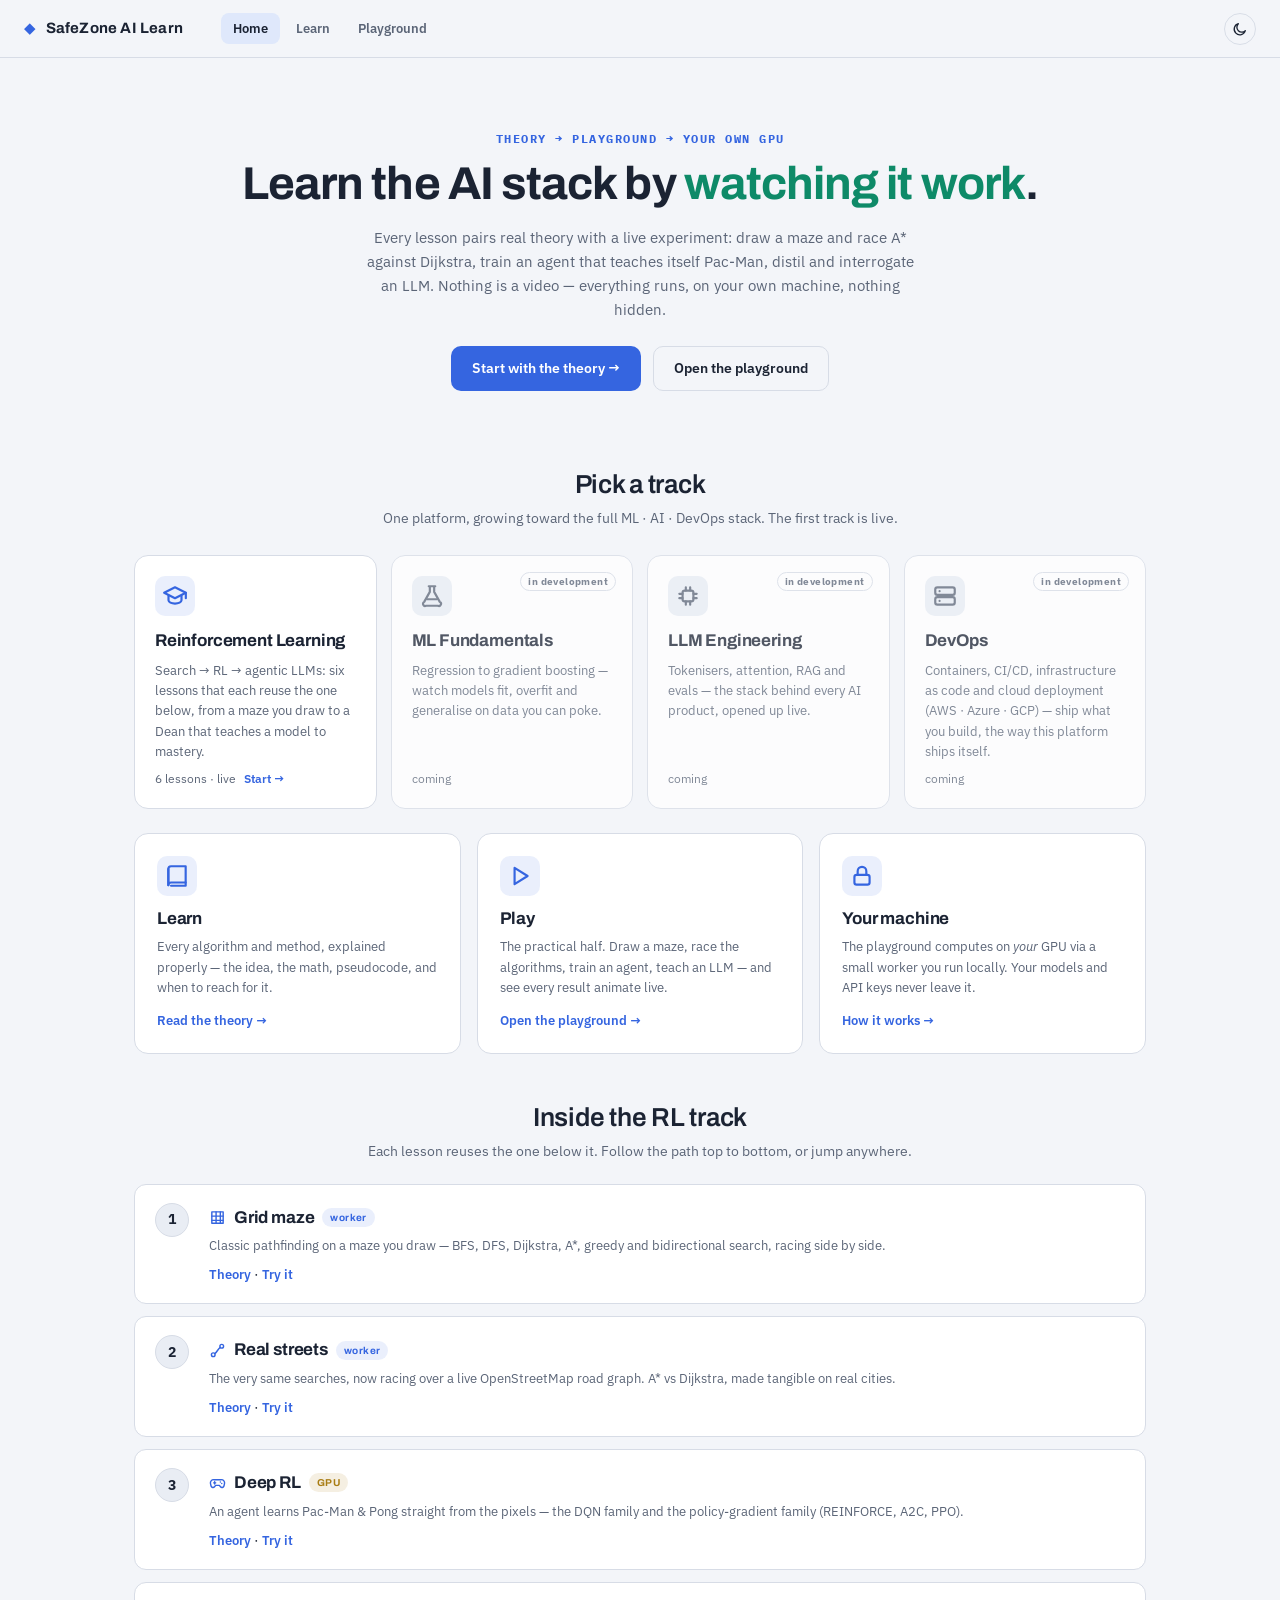
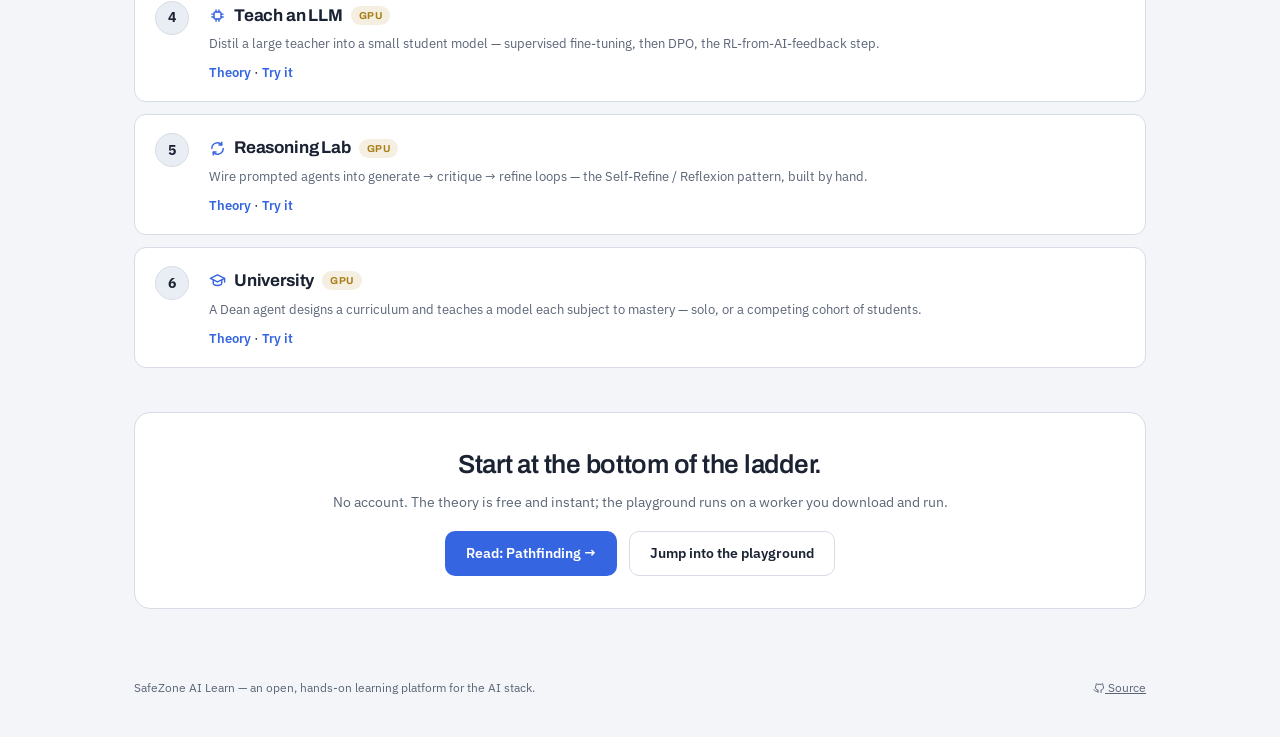
==== rl_learning/server/static/index.html @ 8ef3e8e2 "Sync runnable skeleton from private source (f6d2154)" ====
<!DOCTYPE html>
<html lang="en">
<head>
  <meta charset="UTF-8" />
  <meta name="viewport" content="width=device-width, initial-scale=1.0" />
  <title>SafeZone AI Learn — watch algorithms work, from pathfinding to agentic LLMs</title>
  <meta name="description" content="A hands-on learning platform for the AI stack. Start with the Reinforcement Learning track — pathfinding (BFS, A*), deep RL (DQN, PPO), agentic LLMs (SFT, DPO, reasoning loops) — read the theory, then watch it run on your own GPU. ML, LLM engineering and DevOps tracks are on the way." />
  <meta property="og:title" content="SafeZone AI Learn" />
  <meta property="og:description" content="Learn the AI stack by watching it work. Theory plus a live playground that runs on your own machine." />
  <meta property="og:type" content="website" />
  <meta property="og:url" content="https://rl.safezoneaitech.com/" />
  <link rel="icon" href="data:image/svg+xml,%3Csvg xmlns='http://www.w3.org/2000/svg' viewBox='0 0 24 24'%3E%3Cpath fill='%235b8cff' d='M12 2 22 12 12 22 2 12z'/%3E%3C/svg%3E" />
  <link rel="preconnect" href="https://fonts.googleapis.com" />
  <link rel="preconnect" href="https://fonts.gstatic.com" crossorigin />
  <link href="https://fonts.googleapis.com/css2?family=Archivo:wght@500;600;700;800&family=IBM+Plex+Mono:wght@400;500&family=IBM+Plex+Sans:ital,wght@0,400;0,500;0,600;1,400&display=swap" rel="stylesheet" />
  <script src="theme.js"></script>
  <link rel="stylesheet" href="style.css" />
  <script src="https://dashboard.safezoneaitech.com/tracker.js"
          data-app="rl_learning"
          data-endpoint="https://qp6sci9cd8.execute-api.eu-west-2.amazonaws.com/prod/track"
          defer></script>
</head>
<body class="page">
  <script src="icons.js"></script>

  <div class="topbar">
    <a class="brand" href="/">
      <span class="brand-mark">◆</span>
      <span class="brand-name">SafeZone AI Learn</span>
    </a>
    <nav class="topnav">
      <a href="/" class="active">Home</a>
      <a href="/learn">Learn</a>
      <a href="/play">Playground</a>
    </nav>
    <div class="topbar-tools">
      <button class="theme-toggle ghost" data-theme-toggle aria-label="Switch between light and dark theme" title="Switch theme">
        <svg class="ic tt-sun"><use href="#i-sun"></use></svg>
        <svg class="ic tt-moon"><use href="#i-moon"></use></svg>
      </button>
    </div>
  </div>

  <main class="page-main">
    <!-- Hero -->
    <section class="hero">
      <p class="hero-kicker">theory → playground → your own GPU</p>
      <h1 class="hero-title">Learn the AI stack by <span class="accent">watching it work</span>.</h1>
      <p class="hero-lede">
        Every lesson pairs real theory with a live experiment: draw a maze and race A* against
        Dijkstra, train an agent that teaches itself Pac-Man, distil and interrogate an LLM.
        Nothing is a video — everything runs, on your own machine, nothing hidden.
      </p>
      <div class="hero-cta">
        <a href="/learn" class="btn btn-primary">Start with the theory →</a>
        <a href="/play" class="btn btn-ghost">Open the playground</a>
      </div>
    </section>

    <!-- Track catalog -->
    <section class="track-catalog">
      <h2 class="section-h">Pick a track</h2>
      <p class="section-sub">One platform, growing toward the full ML · AI · DevOps stack. The first track is live.</p>

      <div class="tracks">
        <a class="track-card" href="/learn">
          <span class="track-ic"><svg class="ic ic-lg"><use href="#i-cap"></use></svg></span>
          <h3>Reinforcement Learning</h3>
          <p>Search → RL → agentic LLMs: six lessons that each reuse the one below, from a maze you draw to a Dean that teaches a model to mastery.</p>
          <span class="track-meta"><span>6 lessons · live</span><span class="go">Start →</span></span>
        </a>
        <div class="track-card soon">
          <span class="badge-soon">in development</span>
          <span class="track-ic"><svg class="ic ic-lg"><use href="#i-flask"></use></svg></span>
          <h3>ML Fundamentals</h3>
          <p>Regression to gradient boosting — watch models fit, overfit and generalise on data you can poke.</p>
          <span class="track-meta"><span>coming</span></span>
        </div>
        <div class="track-card soon">
          <span class="badge-soon">in development</span>
          <span class="track-ic"><svg class="ic ic-lg"><use href="#i-chip"></use></svg></span>
          <h3>LLM Engineering</h3>
          <p>Tokenisers, attention, RAG and evals — the stack behind every AI product, opened up live.</p>
          <span class="track-meta"><span>coming</span></span>
        </div>
        <div class="track-card soon">
          <span class="badge-soon">in development</span>
          <span class="track-ic"><svg class="ic ic-lg"><use href="#i-server"></use></svg></span>
          <h3>DevOps</h3>
          <p>Containers, CI/CD, infrastructure as code and cloud deployment (AWS · Azure · GCP) — ship what you build, the way this platform ships itself.</p>
          <span class="track-meta"><span>coming</span></span>
        </div>
      </div>
    </section>

    <!-- The three parts -->
    <section class="trio">
      <div class="trio-card">
        <span class="trio-ic"><svg class="ic ic-lg"><use href="#i-book"></use></svg></span>
        <h3>Learn</h3>
        <p>Every algorithm and method, explained properly — the idea, the math, pseudocode, and when to reach for it.</p>
        <a href="/learn">Read the theory →</a>
      </div>
      <div class="trio-card">
        <span class="trio-ic"><svg class="ic ic-lg"><use href="#i-play"></use></svg></span>
        <h3>Play</h3>
        <p>The practical half. Draw a maze, race the algorithms, train an agent, teach an LLM — and see every result animate live.</p>
        <a href="/play">Open the playground →</a>
      </div>
      <div class="trio-card">
        <span class="trio-ic"><svg class="ic ic-lg"><use href="#i-lock"></use></svg></span>
        <h3>Your machine</h3>
        <p>The playground computes on <em>your</em> GPU via a small worker you run locally. Your models and API keys never leave it.</p>
        <a href="/learn#how">How it works →</a>
      </div>
    </section>

    <!-- The RL track syllabus -->
    <section class="ladder-overview">
      <h2 class="section-h">Inside the RL track</h2>
      <p class="section-sub">Each lesson reuses the one below it. Follow the path top to bottom, or jump anywhere.</p>

      <ol class="rung-cards">
        <li class="rung-card" data-act="Search">
          <span class="rc-n">1</span>
          <div class="rc-body">
            <h3><svg class="ic"><use href="#i-grid"></use></svg> Grid maze <span class="rc-tag free">worker</span></h3>
            <p>Classic pathfinding on a maze you draw — BFS, DFS, Dijkstra, A*, greedy and bidirectional search, racing side by side.</p>
            <div class="rc-links"><a href="/learn/rl/pathfinding">Theory</a> · <a href="/play">Try it</a></div>
          </div>
        </li>
        <li class="rung-card" data-act="Search">
          <span class="rc-n">2</span>
          <div class="rc-body">
            <h3><svg class="ic"><use href="#i-route"></use></svg> Real streets <span class="rc-tag free">worker</span></h3>
            <p>The very same searches, now racing over a live OpenStreetMap road graph. A* vs Dijkstra, made tangible on real cities.</p>
            <div class="rc-links"><a href="/learn/rl/pathfinding">Theory</a> · <a href="/play">Try it</a></div>
          </div>
        </li>
        <li class="rung-card" data-act="Deep RL">
          <span class="rc-n">3</span>
          <div class="rc-body">
            <h3><svg class="ic"><use href="#i-gamepad"></use></svg> Deep RL <span class="rc-tag gpu">GPU</span></h3>
            <p>An agent learns Pac-Man &amp; Pong straight from the pixels — the DQN family and the policy-gradient family (REINFORCE, A2C, PPO).</p>
            <div class="rc-links"><a href="/learn/rl/deep-rl">Theory</a> · <a href="/play">Try it</a></div>
          </div>
        </li>
        <li class="rung-card" data-act="Agentic LLMs">
          <span class="rc-n">4</span>
          <div class="rc-body">
            <h3><svg class="ic"><use href="#i-chip"></use></svg> Teach an LLM <span class="rc-tag gpu">GPU</span></h3>
            <p>Distil a large teacher into a small student model — supervised fine-tuning, then DPO, the RL-from-AI-feedback step.</p>
            <div class="rc-links"><a href="/learn/rl/teach-llm">Theory</a> · <a href="/play">Try it</a></div>
          </div>
        </li>
        <li class="rung-card" data-act="Agentic LLMs">
          <span class="rc-n">5</span>
          <div class="rc-body">
            <h3><svg class="ic"><use href="#i-loop"></use></svg> Reasoning Lab <span class="rc-tag gpu">GPU</span></h3>
            <p>Wire prompted agents into generate → critique → refine loops — the Self-Refine / Reflexion pattern, built by hand.</p>
            <div class="rc-links"><a href="/learn/rl/reasoning">Theory</a> · <a href="/play">Try it</a></div>
          </div>
        </li>
        <li class="rung-card" data-act="Agentic LLMs">
          <span class="rc-n">6</span>
          <div class="rc-body">
            <h3><svg class="ic"><use href="#i-cap"></use></svg> University <span class="rc-tag gpu">GPU</span></h3>
            <p>A Dean agent designs a curriculum and teaches a model each subject to mastery — solo, or a competing cohort of students.</p>
            <div class="rc-links"><a href="/learn/rl/university">Theory</a> · <a href="/play">Try it</a></div>
          </div>
        </li>
      </ol>
    </section>

    <!-- Closing CTA -->
    <section class="closing">
      <h2>Start at the bottom of the ladder.</h2>
      <p>No account. The theory is free and instant; the playground runs on a worker you download and run.</p>
      <div class="hero-cta">
        <a href="/learn/rl/pathfinding" class="btn btn-primary">Read: Pathfinding →</a>
        <a href="/play" class="btn btn-ghost">Jump into the playground</a>
      </div>
    </section>
  </main>

  <footer class="page-foot">
    <span>SafeZone AI Learn — an open, hands-on learning platform for the AI stack.</span>
    <span><a href="https://github.com/rolgvr/rl-playground" target="_blank" rel="noopener"><svg class="ic"><use href="#i-github"></use></svg> Source</a></span>
  </footer>
</body>
</html>
---- rl_learning/server/static/style.css ----
/* ============================================================================
   SafeZone AI · Learning platform stylesheet.

   ONE token system, TWO themes, ONE type scale.

   Rules of the file:
     - Every color is a token from the :root block (or a color-mix of one).
       No stray hex values in component rules — that is how the old sheet ended
       up with two palettes.
     - Every font-size is a --fs-* step. No fractional px sizes.
     - Dark is the product's native theme (bare :root). Light is applied by the
       OS preference, and an explicit user choice (data-theme on <html>, set by
       theme.js) beats the OS in both directions.
     - Canvas renderers read these same tokens via RLTheme (theme.js), so the
       maze, race cards and training curves follow the theme too.
   ========================================================================== */

:root {
  /* -- surfaces & text (dark: the native theme) -- */
  --bg: #0f1117;
  --panel: #181b24;
  --panel-2: #1f2330;
  --ink: #e6e9f0;
  --ink-strong: #ffffff;
  --muted: #9aa3b2;
  --muted-2: #7a869c;
  --border: #2a2f3d;
  --code-bg: #0b0e15;
  --code-ink: #cdd6e6;
  --prose: #cdd3df;

  /* -- brand accent + semantic colors -- */
  --accent: #5b8cff;
  --accent-hover: #6f9bff;
  --on-accent: #ffffff;
  --good: #3ad29f;
  --on-good: #07120d;
  --warn: #ffd166;
  --danger: #ff5c7a;

  /* soft (translucent) fills for chips, gates, bands */
  --accent-soft: rgba(91, 140, 255, 0.14);
  --accent-soft-border: rgba(91, 140, 255, 0.3);
  --good-soft: rgba(58, 210, 159, 0.14);
  --good-soft-border: rgba(58, 210, 159, 0.3);
  --warn-soft: rgba(255, 209, 102, 0.14);
  --warn-soft-border: rgba(255, 209, 102, 0.32);
  --danger-soft: rgba(255, 92, 122, 0.12);
  --danger-soft-border: rgba(255, 92, 122, 0.35);
  --active-bg: #20304f;              /* selected tab / current rung fill */

  /* -- the world (canvas + swatch tokens; RLTheme reads these) -- */
  --cell: #11141b;
  --wall: #2b2f3c;
  --grid-line: #262b38;
  --mud: #6b4f2a;
  --start: #3ad29f;
  --goal: #ff5c7a;
  --visited: #2a4a7a;
  --path: #ffd166;
  --path-final: #ffffff;             /* the chosen route on race cards */
  --road-base: #33384a;              /* faint road network on race cards */
  --curve-score: #ffd166;            /* training-curve stroke (games) */
  --curve-loss: #3ad29f;             /* training-curve stroke (LLM)   */

  /* -- typography -- */
  --font-display: "Archivo", "IBM Plex Sans", "Segoe UI", system-ui, sans-serif;
  --font-body: "IBM Plex Sans", "Segoe UI", system-ui, -apple-system, sans-serif;
  --font-mono: "IBM Plex Mono", ui-monospace, "Cascadia Code", monospace;

  --fs-2xs: 10px;                    /* chips, uppercase micro-labels     */
  --fs-xs: 11px;                     /* fine print, badges                */
  --fs-sm: 12px;                     /* secondary UI, hints               */
  --fs-md: 13px;                     /* dense UI text, buttons            */
  --fs-base: 14px;                   /* default UI text                   */
  --fs-lg: 15px;                     /* reading text                      */
  --fs-xl: 17px;                     /* card titles, h3                   */
  --fs-2xl: 21px;                    /* view titles                       */
  --fs-3xl: 26px;                    /* chapter headings                  */
  --fs-4xl: 33px;                    /* page headings                     */
  --fs-hero: clamp(34px, 5vw, 46px); /* home hero                         */

  /* -- layout -- */
  --topbar-h: 58px;
  --radius: 8px;
  --radius-lg: 12px;
  --shadow-pop: 0 6px 24px rgba(0, 0, 0, 0.5);
  --scrim: rgba(4, 6, 12, 0.72);
}

/* Light theme — applied by OS preference unless the user explicitly chose dark. */
@media (prefers-color-scheme: light) {
  :root:not([data-theme="dark"]) {
    --bg: #f3f5f9;
    --panel: #ffffff;
    --panel-2: #e9edf4;
    --ink: #1b2333;
    --ink-strong: #0c1220;
    --muted: #5b6577;
    --muted-2: #75808f;
    --border: #d7dce6;
    --code-bg: #eef1f7;
    --code-ink: #35405a;
    --prose: #2c3547;

    --accent: #3565e0;
    --accent-hover: #2a55c4;
    --on-accent: #ffffff;
    --good: #0e8a68;
    --on-good: #ffffff;
    --warn: #a97d14;
    --danger: #cf3d5c;

    --accent-soft: rgba(53, 101, 224, 0.1);
    --accent-soft-border: rgba(53, 101, 224, 0.3);
    --good-soft: rgba(14, 138, 104, 0.1);
    --good-soft-border: rgba(14, 138, 104, 0.3);
    --warn-soft: rgba(169, 125, 20, 0.12);
    --warn-soft-border: rgba(169, 125, 20, 0.34);
    --danger-soft: rgba(207, 61, 92, 0.08);
    --danger-soft-border: rgba(207, 61, 92, 0.3);
    --active-bg: #dfe8fb;

    --cell: #fbfcfe;
    --wall: #414b61;
    --grid-line: #dde2ec;
    --mud: #c9a26b;
    --start: #0e8a68;
    --goal: #cf3d5c;
    --visited: #a9c4ee;
    --path: #e08c00;
    --path-final: #1b2333;
    --road-base: #c3cbd9;
    --curve-score: #e08c00;
    --curve-loss: #0e8a68;

    --shadow-pop: 0 6px 24px rgba(23, 32, 51, 0.18);
    --scrim: rgba(23, 30, 45, 0.45);
  }
}
/* The explicit choice wins over the OS in both directions. */
:root[data-theme="light"] {
  --bg: #f3f5f9;
  --panel: #ffffff;
  --panel-2: #e9edf4;
  --ink: #1b2333;
  --ink-strong: #0c1220;
  --muted: #5b6577;
  --muted-2: #75808f;
  --border: #d7dce6;
  --code-bg: #eef1f7;
  --code-ink: #35405a;
  --prose: #2c3547;

  --accent: #3565e0;
  --accent-hover: #2a55c4;
  --on-accent: #ffffff;
  --good: #0e8a68;
  --on-good: #ffffff;
  --warn: #a97d14;
  --danger: #cf3d5c;

  --accent-soft: rgba(53, 101, 224, 0.1);
  --accent-soft-border: rgba(53, 101, 224, 0.3);
  --good-soft: rgba(14, 138, 104, 0.1);
  --good-soft-border: rgba(14, 138, 104, 0.3);
  --warn-soft: rgba(169, 125, 20, 0.12);
  --warn-soft-border: rgba(169, 125, 20, 0.34);
  --danger-soft: rgba(207, 61, 92, 0.08);
  --danger-soft-border: rgba(207, 61, 92, 0.3);
  --active-bg: #dfe8fb;

  --cell: #fbfcfe;
  --wall: #414b61;
  --grid-line: #dde2ec;
  --mud: #c9a26b;
  --start: #0e8a68;
  --goal: #cf3d5c;
  --visited: #a9c4ee;
  --path: #e08c00;
  --path-final: #1b2333;
  --road-base: #c3cbd9;
  --curve-score: #e08c00;
  --curve-loss: #0e8a68;

  --shadow-pop: 0 6px 24px rgba(23, 32, 51, 0.18);
  --scrim: rgba(23, 30, 45, 0.45);
}

/* ============================== base ==================================== */

* { box-sizing: border-box; }

body {
  margin: 0;
  font-family: var(--font-body);
  font-size: var(--fs-base);
  background: var(--bg);
  color: var(--ink);
  line-height: 1.5;
}

:focus-visible {
  outline: 2px solid var(--accent);
  outline-offset: 2px;
  border-radius: 3px;
}

@media (prefers-reduced-motion: reduce) {
  *, *::before, *::after {
    animation-duration: 0.01ms !important;
    transition-duration: 0.01ms !important;
    scroll-behavior: auto !important;
  }
}

h1, h2, h3, h4 { font-family: var(--font-display); letter-spacing: -0.01em; }

header { padding: 18px 28px 6px; }
header h1 { margin: 0; font-size: var(--fs-2xl); }
header .stage { margin: 4px 0 0; color: var(--muted); font-size: var(--fs-base); }

h2 { font-size: var(--fs-lg); margin: 0 0 10px; font-weight: 600; }
.hint, .muted { color: var(--muted); font-weight: 400; font-size: var(--fs-sm); }

/* Inline SVG icons (icons.js injects the sprite). */
.ic {
  width: 1em; height: 1em;
  vertical-align: -0.14em;
  fill: none;
  stroke: currentColor;
  stroke-width: 2;
  stroke-linecap: round;
  stroke-linejoin: round;
  flex: none;
}
.ic-lg { width: 1.3em; height: 1.3em; vertical-align: -0.24em; }

/* The playground's two-column work area. Scoped to the app shell so content
   pages (Home/Learn/404) can use a plain <main> that flows normally. */
.app-shell main {
  display: grid;
  grid-template-columns: minmax(0, 1fr) minmax(280px, 340px);
  gap: 18px;
  padding: 14px 28px;
  align-items: start;
}

.editor-panel, .controls-panel {
  background: var(--panel);
  border: 1px solid var(--border);
  border-radius: var(--radius-lg);
  padding: 16px;
}

#leafletMap {
  height: 420px;
  border-radius: var(--radius);
  border: 1px solid var(--grid-line);
  overflow: hidden;
  z-index: 0;
}
#mapHelp { margin-top: 0; }
.leaflet-container { background: var(--cell); }

.canvas-wrap {
  display: flex;
  justify-content: center;
  background: var(--cell);
  border: 1px solid var(--grid-line);
  border-radius: var(--radius);
  padding: 8px;
  overflow: auto;
}
canvas { display: block; image-rendering: pixelated; }
#editor { cursor: crosshair; max-width: 100%; }

.toolbar {
  display: flex;
  flex-wrap: wrap;
  gap: 8px;
  margin-bottom: 12px;
  align-items: center;
}
.toolbar.second { margin: 12px 0 0; }
.tool-group { display: flex; flex-wrap: wrap; gap: 6px; }

button {
  font: inherit;
  font-size: var(--fs-md);
  cursor: pointer;
  border-radius: var(--radius);
  border: 1px solid var(--border);
  background: var(--panel-2);
  color: var(--ink);
  padding: 7px 11px;
  transition: background .12s, border-color .12s, transform .05s;
}
button:hover { background: color-mix(in srgb, var(--panel-2) 82%, var(--ink)); }
button:active { transform: translateY(1px); }
.tool.active { border-color: var(--accent); background: var(--active-bg); }
.action { font-size: var(--fs-md); }

.primary {
  background: var(--accent);
  border-color: var(--accent);
  color: var(--on-accent);
  font-weight: 600;
  flex: 1;
}
.primary:hover { background: var(--accent-hover); }
.ghost { background: transparent; }
button:disabled { opacity: .45; cursor: not-allowed; }

.checkbox, .slider-row {
  display: flex;
  align-items: center;
  gap: 8px;
  font-size: var(--fs-md);
  color: var(--muted);
}
.slider-row { flex-direction: column; align-items: stretch; margin: 16px 0; }
.slider-row input { width: 100%; accent-color: var(--accent); }
input[type="checkbox"], input[type="range"] { accent-color: var(--accent); }

.select-row { display: flex; gap: 6px; margin-bottom: 10px; }
.tiny { font-size: var(--fs-xs); padding: 4px 9px; }
.algo-item .fam {
  margin-left: auto; font-size: var(--fs-2xs); text-transform: uppercase; letter-spacing: .04em;
  color: var(--muted); border: 1px solid var(--border); border-radius: 999px; padding: 1px 7px;
}
.algo-list { display: flex; flex-direction: column; gap: 8px; margin-bottom: 8px; max-height: 360px; overflow-y: auto; }
.algo-item {
  border: 1px solid var(--border);
  border-radius: 9px;
  padding: 9px 11px;
  background: var(--panel-2);
  cursor: pointer;
}
.algo-item.selected { border-color: var(--accent); background: var(--accent-soft); }
.algo-item .row { display: flex; align-items: center; gap: 8px; }
.algo-item .swatch { width: 12px; height: 12px; border-radius: 3px; flex: none; }
.algo-item b { font-size: var(--fs-md); }
.algo-item p { margin: 5px 0 0 20px; font-size: var(--fs-xs); color: var(--muted); }

.run-buttons { display: flex; gap: 8px; margin-top: 6px; }

.status { margin-top: 12px; font-size: var(--fs-md); color: var(--muted); min-height: 18px; }

.legend { margin-top: 16px; font-size: var(--fs-sm); color: var(--muted); }
.legend summary { cursor: pointer; color: var(--ink); }
.legend ul { margin: 8px 0 0; padding-left: 18px; }
.legend li { margin: 4px 0; }

/* ---------------- race track ---------------- */
.race-track {
  display: grid;
  grid-template-columns: repeat(auto-fit, minmax(260px, 1fr));
  gap: 16px;
  padding: 0 28px 40px;
}
.race-card {
  background: var(--panel);
  border: 1px solid var(--border);
  border-radius: var(--radius-lg);
  padding: 14px;
}
.race-card.winner { border-color: var(--good); box-shadow: 0 0 0 1px var(--good); }
.race-card .card-head {
  display: flex; align-items: center; justify-content: space-between;
  margin-bottom: 10px;
}
.race-card .title { display: flex; align-items: center; gap: 8px; font-weight: 600; }
.race-card .badge {
  font-size: var(--fs-xs); padding: 2px 8px; border-radius: 999px;
  background: var(--panel-2); color: var(--muted);
}
.race-card.winner .badge { background: var(--good); color: var(--on-good); }
.race-card .canvas-host {
  background: var(--cell); border: 1px solid var(--grid-line);
  border-radius: var(--radius); padding: 6px; display: flex; justify-content: center;
}
.metrics {
  display: grid; grid-template-columns: 1fr 1fr; gap: 6px 12px;
  margin-top: 10px; font-size: var(--fs-sm);
}
.metrics .m { display: flex; justify-content: space-between; }
.metrics .m span:first-child { color: var(--muted); }
.metrics .m b { font-variant-numeric: tabular-nums; }

.empty-note {
  grid-column: 1 / -1; text-align: center; color: var(--muted);
  padding: 30px; font-size: var(--fs-base);
}

/* rl controls + cards */
.checkbox.slippery { margin: 12px 0 4px; }
.tiny-note { font-size: var(--fs-xs); margin: 4px 0 0; }

/* pac-man / deep-rl controls */
.game-select { display: flex; gap: 6px; margin-bottom: 12px; }
.game-select button { flex: 1; font-weight: 600; }
.game-select button.active { border-color: var(--accent); background: var(--active-bg); }
#pacCanvas { display: block; image-rendering: auto; max-width: 100%; }
.playbar { align-items: center; gap: 12px; }
.ckscrub { margin: 10px 0; }
.ckscrub input { width: 100%; }
.how { margin: 6px 0 0 20px; font-size: var(--fs-xs); }
.how summary { cursor: pointer; color: var(--accent); }
.how-body { margin-top: 6px; color: var(--muted); line-height: 1.5; }
.how-body code { background: var(--code-bg); padding: 1px 5px; border-radius: 4px; color: var(--warn); }
.hyper-box { margin: 10px 0; border-top: 1px solid var(--border); padding-top: 10px; }
.hyper-title { font-size: var(--fs-sm); color: var(--muted); text-transform: uppercase; letter-spacing: .05em; margin-bottom: 8px; }
.hyper-row { display: grid; grid-template-columns: 1fr 1.1fr auto; align-items: center; gap: 8px; margin: 6px 0; font-size: var(--fs-sm); }
.hyper-row .hp-name { color: var(--ink); }
.hyper-row .hp-val { font-variant-numeric: tabular-nums; font-family: var(--font-mono); color: var(--good); min-width: 48px; text-align: right; }

.item-actions { margin: 6px 0 0 20px; }
.codebtn { font-size: var(--fs-xs); padding: 3px 9px; font-family: var(--font-mono); }

/* code modal */
.modal { position: fixed; inset: 0; background: var(--scrim); display: flex;
  align-items: center; justify-content: center; z-index: 1000; }
.modal[hidden] { display: none; }   /* [hidden] must beat display:flex */
.modal-box { background: var(--panel); border: 1px solid var(--border); border-radius: var(--radius-lg);
  width: min(900px, 92vw); max-height: 86vh; display: flex; flex-direction: column; }
.modal-head { display: flex; justify-content: space-between; align-items: center;
  padding: 12px 16px; border-bottom: 1px solid var(--border); }
.code-pre { margin: 0; overflow: auto; padding: 16px; font-family: var(--font-mono);
  font-size: var(--fs-sm); line-height: 1.5; color: var(--code-ink); white-space: pre; }

/* campus (game-like agent view) */
.campus-wrap { margin: 12px 0; border: 1px solid var(--border); border-radius: var(--radius-lg);
  background: var(--panel-2); padding: 10px; }
.campus-head { font-weight: 600; margin-bottom: 8px; }
/* The campus is in-world art with its own palette; the frame stays neutral. */
#campus { width: 100%; height: auto; display: block; border-radius: var(--radius); background: #0f1f17; }
.campus-legend { display: flex; flex-wrap: wrap; gap: 6px 14px; margin-top: 8px;
  font-size: var(--fs-xs); color: var(--muted); }

/* cohort leaderboard */
.cohort-board { margin-top: 10px; border: 1px solid var(--border); border-radius: 10px;
  background: var(--panel); padding: 10px 12px; }
.cb-head { font-weight: 600; margin-bottom: 8px; }
.cb-row { display: flex; align-items: center; gap: 8px; padding: 4px 0; }
.cb-row.win { background: var(--good-soft); border-radius: 6px; }
.cb-rank { width: 18px; text-align: center; color: var(--muted); font-size: var(--fs-sm); }
.cb-name { flex: 1; font-size: var(--fs-md); }
.cb-bar { flex: 1.4; height: 8px; background: var(--panel-2); border-radius: 5px; overflow: hidden; }
.cb-bar > span { display: block; height: 100%; background: linear-gradient(90deg, var(--accent), var(--good)); }
.cb-gpa { width: 42px; text-align: right; font-size: var(--fs-sm); font-weight: 600; font-variant-numeric: tabular-nums; }

/* room tabs (peek into a building) */
.campus-tabs { display: flex; flex-wrap: wrap; gap: 6px; margin-bottom: 8px; }
.cam-tab { background: var(--panel); border: 1px solid var(--border); color: var(--muted);
  border-radius: 999px; padding: 4px 11px; font-size: var(--fs-sm); cursor: pointer; }
.cam-tab:hover { color: var(--ink); }
.cam-tab.on { background: var(--accent-soft); border-color: var(--accent); color: var(--ink); }

/* intervention panel */
.intervene { margin-top: 12px; border: 1px solid var(--border); border-radius: 10px;
  background: var(--panel); padding: 10px; }
.intervene-head { font-weight: 600; margin-bottom: 8px; }
.intervene-row { display: flex; gap: 6px; margin-bottom: 6px; }
.intervene-row input { flex: 1; background: var(--panel-2); border: 1px solid var(--border);
  color: var(--ink); border-radius: var(--radius); padding: 6px 10px; font: inherit; font-size: var(--fs-md); }
.intervene-row .tiny { white-space: nowrap; }

/* you-spoke rows + grade-override buttons */
.cc-row.cc-you { align-self: center; max-width: 94%; }
.cc-row.cc-you .cc-body { background: var(--accent-soft); border-color: var(--accent-soft-border); }
.cc-ovr { margin-top: 5px; font-size: var(--fs-xs); color: var(--muted); display: flex; gap: 6px; align-items: center; }
.cc-ob { background: var(--panel); border: 1px solid var(--border); color: var(--ink);
  border-radius: 6px; padding: 1px 7px; font-size: var(--fs-xs); cursor: pointer; }
.cc-ob:hover { background: var(--accent-soft); }

/* live agent conversation */
.campus-chat-head { font-weight: 600; margin: 12px 0 6px; }
.campus-chat { max-height: 280px; overflow-y: auto; display: flex; flex-direction: column;
  gap: 6px; padding: 8px; border: 1px solid var(--border); border-radius: var(--radius); background: var(--panel); }
.cc-sep { text-align: center; font-size: var(--fs-xs); color: var(--muted); margin: 6px 0 2px; }
.cc-row { display: flex; gap: 8px; align-items: flex-start; max-width: 88%; }
.cc-row.cc-teacher { align-self: flex-start; }
.cc-row.cc-student { align-self: flex-end; flex-direction: row-reverse; }
.cc-av { font-size: 20px; line-height: 1.4; flex-shrink: 0; }
.cc-body { background: var(--panel-2); border: 1px solid var(--border); border-radius: 10px;
  padding: 6px 10px; }
.cc-row.cc-teacher .cc-body { border-top-left-radius: 2px; }
.cc-row.cc-student .cc-body { border-top-right-radius: 2px; background: var(--accent-soft); }
.cc-role { display: block; font-size: var(--fs-xs); color: var(--muted); margin-bottom: 2px; }
.cc-text { font-size: var(--fs-md); line-height: 1.5; color: var(--ink); white-space: pre-wrap; }
.cc-score { border-radius: 5px; padding: 0 5px; }
.cc-score.ok { color: var(--good); } .cc-score.bad { color: var(--danger); }

/* library card + retention badge */
.lib-check { display: inline-flex; align-items: center; gap: 6px; font-size: var(--fs-sm);
  color: var(--muted); margin: 6px 0; cursor: pointer; }
.skill-ret { font-size: var(--fs-xs); font-weight: 600; color: var(--accent); background: var(--accent-soft);
  border-radius: 6px; padding: 1px 6px; white-space: nowrap; }

/* model action buttons */
.skill-actions { display: flex; gap: 6px; flex-wrap: wrap; margin: 8px 0 4px; }
.tiny.danger, .ghost.danger { border-color: var(--danger-soft-border); color: var(--danger); }
.tiny.danger:hover, .ghost.danger:hover { background: var(--danger-soft); }

.rec-thesis { display: flex; justify-content: space-between; align-items: center; gap: 10px;
  border: 1px solid var(--accent-soft-border); border-radius: 10px; background: var(--accent-soft); padding: 10px 12px; margin: 4px 0 10px; }

/* thesis library */
.thesis-card { border: 1px solid var(--border); border-left: 3px solid var(--accent); border-radius: 10px;
  background: var(--panel-2); padding: 10px 12px; margin: 8px 0; cursor: pointer; }
.thesis-card:hover { background: var(--panel); border-left-color: var(--accent-hover); }
.th-row { display: flex; justify-content: space-between; align-items: center; gap: 8px; }
.th-gpa { font-size: var(--fs-sm); font-weight: 600; color: var(--good); background: var(--good-soft); border-radius: 6px; padding: 1px 8px; font-variant-numeric: tabular-nums; }
.th-actions { display: flex; gap: 10px; align-items: center; margin-bottom: 8px; }
.th-actions a { color: var(--accent); text-decoration: none; }
.thesis-specs { border: 1px solid var(--border); border-radius: var(--radius); background: var(--panel-2);
  padding: 8px 12px; margin: 8px 0; }
.thesis-specs table { width: 100%; border-collapse: collapse; margin-top: 6px; font-size: var(--fs-sm); }
.thesis-specs td { padding: 3px 8px; border-bottom: 1px solid var(--border); }
.thesis-specs td:first-child { color: var(--muted); width: 130px; }
.thesis-doc { background: var(--panel); border: 1px solid var(--border); border-radius: var(--radius);
  padding: 14px 18px; margin: 8px 0; line-height: 1.6; }
.thesis-doc h2 { font-size: var(--fs-xl); margin: 4px 0 10px; }
.thesis-doc h3 { font-size: var(--fs-lg); margin: 14px 0 4px; color: var(--accent); }
.thesis-doc p { margin: 6px 0; color: var(--prose); }
.th-cw { border: 1px solid var(--border); border-radius: var(--radius); margin: 5px 0; padding: 4px 10px; background: var(--panel-2); }
.th-cw > summary { cursor: pointer; font-size: var(--fs-md); }

/* learning-record timeline */
.modal-box-wide { width: min(1040px, 94vw); }
.record-body { overflow: auto; padding: 8px 16px 16px; }
.rec-lesson { border: 1px solid var(--border); border-radius: 10px; margin: 8px 0; padding: 6px 12px;
  background: var(--panel-2); border-left: 3px solid var(--accent); }
.rec-lesson > summary { cursor: pointer; list-style: none; display: flex; align-items: center;
  gap: 8px; flex-wrap: wrap; padding: 4px 0; }
.rec-lesson > summary::-webkit-details-marker { display: none; }
.rec-tag { font-size: var(--fs-xs); color: var(--muted); background: var(--panel); border: 1px solid var(--border);
  border-radius: 6px; padding: 1px 7px; }
.rec-mastery { font-size: var(--fs-sm); font-weight: 600; border-radius: 6px; padding: 1px 8px; font-variant-numeric: tabular-nums; }
.rec-mastery.ok { background: var(--good-soft); color: var(--good); }
.rec-mastery.warn { background: var(--warn-soft); color: var(--warn); }
.rec-mastery.bad { background: var(--danger-soft); color: var(--danger); }
.rec-why { margin: 2px 0 6px; font-style: italic; }
.rec-sec-label { font-size: var(--fs-sm); font-weight: 600; color: var(--muted); margin: 10px 0 4px; }
.rec-qa { border: 1px solid var(--border); border-radius: var(--radius); padding: 7px 10px; margin: 5px 0; background: var(--panel); }
.rec-q { font-weight: 600; margin-bottom: 3px; }
.rec-a { font-size: var(--fs-md); color: var(--prose); line-height: 1.45; }
.rec-gold { color: var(--muted); margin-top: 3px; }
.rec-qa.rec-pass { border-left: 3px solid var(--good); }
.rec-qa.rec-partial { border-left: 3px solid var(--warn); }
.rec-qa.rec-fail { border-left: 3px solid var(--danger); }

/* save + saved models */
.save-bar { display: flex; gap: 8px; margin: 10px 0; }
.save-bar input { flex: 1; background: var(--panel-2); border: 1px solid var(--border);
  color: var(--ink); border-radius: var(--radius); padding: 7px 10px; font: inherit; }
.saved-wrap { margin-top: 14px; border-top: 1px solid var(--border); padding-top: 10px; }
.saved-models { display: flex; flex-direction: column; gap: 6px; }
.saved-row { display: flex; align-items: center; justify-content: space-between; gap: 8px;
  background: var(--panel-2); border: 1px solid var(--border); border-radius: var(--radius); padding: 7px 10px; }
.saved-meta { display: flex; flex-direction: column; }
.saved-meta b { font-size: var(--fs-sm); }
.saved-btns { display: flex; gap: 6px; flex: none; }
.saved-btns .action { font-size: var(--fs-xs); padding: 4px 8px; }

/* teach-an-LLM */
.chat-box { display: flex; gap: 8px; margin-bottom: 14px; }
.chat-box textarea { flex: 1; background: var(--panel-2); border: 1px solid var(--border);
  color: var(--ink); border-radius: var(--radius); padding: 9px 11px; font: inherit; resize: vertical; }
.answers { display: grid; grid-template-columns: 1fr 1fr; gap: 14px; }
.answer-col { background: var(--cell); border: 1px solid var(--grid-line); border-radius: 10px; overflow: hidden; }
.answer-col.tuned { border-color: var(--good); }
.answer-head { padding: 8px 12px; background: var(--panel-2); font-size: var(--fs-sm); font-weight: 600; border-bottom: 1px solid var(--border); }
.answer-col.tuned .answer-head { color: var(--good); }
.answer-body { padding: 12px; font-size: var(--fs-md); line-height: 1.55; white-space: pre-wrap; min-height: 120px; }
.llm-step { border: 1px solid var(--border); border-radius: 9px; padding: 10px; margin: 8px 0; background: var(--panel-2); }
.llm-step-head { font-size: var(--fs-sm); font-weight: 600; margin-bottom: 7px; }
.llm-step .action { font-size: var(--fs-sm); margin-right: 6px; }
.key-row { display: flex; gap: 6px; align-items: center; }
.key-row select, .key-row input { background: var(--panel); border: 1px solid var(--border); color: var(--ink);
  border-radius: 7px; padding: 6px 8px; font: inherit; font-size: var(--fs-sm); }
.key-row input { flex: 1; min-width: 0; }

/* eval scorecard */
.scorecard { margin-top: 16px; border: 1px solid var(--border); border-radius: 10px; padding: 14px; background: var(--panel); }
.sc-head { font-weight: 600; font-size: var(--fs-md); margin-bottom: 10px; }
.sc-cols { display: grid; grid-template-columns: 1fr auto 24px auto; gap: 10px; font-size: var(--fs-xs); color: var(--muted); padding: 0 2px 4px; }
.sc-cols span:nth-child(2), .sc-cols span:nth-child(4) { text-align: center; }
.sc-row { display: grid; grid-template-columns: 1fr auto 24px auto; gap: 10px; align-items: center; padding: 7px 2px; border-top: 1px solid var(--border); font-size: var(--fs-sm); }
.sc-label { color: var(--muted); }
.sc-val { font-variant-numeric: tabular-nums; font-family: var(--font-mono); text-align: center; min-width: 52px; padding: 2px 8px; border-radius: 6px; background: var(--panel-2); }
.sc-val.win { background: var(--good-soft); color: var(--good); font-weight: 700; }
.sc-vs { color: var(--muted); font-size: var(--fs-xs); text-align: center; }
.sc-winrate { padding: 9px 2px; border-top: 1px solid var(--border); font-size: var(--fs-sm); }
.sc-winrate .win, .sc-row .win { color: var(--good); }

/* all eval Q&A */
.qa-all { margin-top: 12px; border-top: 1px solid var(--border); padding-top: 8px; }
.qa-all summary { cursor: pointer; color: var(--accent); font-size: var(--fs-sm); }
.qa-item { margin: 12px 0; padding-bottom: 10px; border-bottom: 1px solid var(--border); }
.qa-q { font-size: var(--fs-sm); font-weight: 600; margin-bottom: 7px; }
.qa-verdict { font-weight: 400; font-size: var(--fs-xs); color: var(--muted); border: 1px solid var(--border);
  border-radius: 999px; padding: 1px 7px; margin-left: 6px; }
.qa-verdict.win { color: var(--good); border-color: var(--good); }
.qa-ans { display: grid; grid-template-columns: 1fr 1fr; gap: 10px; }
.qa-col { background: var(--cell); border: 1px solid var(--grid-line); border-radius: var(--radius); padding: 9px;
  font-size: var(--fs-sm); line-height: 1.5; white-space: pre-wrap; }
.qa-col.tuned { border-color: var(--good); }
.qa-tag { display: block; font-size: var(--fs-2xs); text-transform: uppercase; letter-spacing: .05em;
  color: var(--muted); margin-bottom: 5px; }
.qa-col.tuned .qa-tag { color: var(--good); }

/* distillation flowchart */
.llm-flow { padding: 0 28px 48px; }
.llm-flow h2 { margin-bottom: 14px; }
.flow { display: flex; flex-direction: column; gap: 16px; }
.flow-phase { background: var(--panel); border: 1px solid var(--border); border-radius: var(--radius-lg); padding: 14px 16px; }
.phase-label { font-size: var(--fs-sm); text-transform: uppercase; letter-spacing: .05em; color: var(--accent); margin-bottom: 12px; }
.flow-row { display: flex; flex-wrap: wrap; align-items: center; gap: 8px; }
.node { display: flex; flex-direction: column; gap: 2px; background: var(--panel-2); border: 1px solid var(--border);
  border-radius: 10px; padding: 10px 13px; min-width: 130px; font-size: var(--fs-md); }
.node b { font-size: var(--fs-md); }
.node span { font-size: var(--fs-xs); color: var(--muted); }
.node.teacher { border-color: var(--accent); }
.node.student { border-color: var(--accent); }
.node.eval { border-color: var(--good); }
.arrow { color: var(--muted); font-size: 20px; flex: none; }

/* reasoning lab */
.reason-runbar { display: flex; gap: 8px; margin-bottom: 10px; flex-wrap: wrap; }
.reason-runbar input { flex: 1; min-width: 180px; background: var(--panel-2); border: 1px solid var(--border);
  color: var(--ink); border-radius: var(--radius); padding: 8px 11px; font: inherit; }
#drawflow { height: 520px; border: 1px solid var(--grid-line); border-radius: var(--radius);
  background: var(--cell) repeating-linear-gradient(0deg, transparent, transparent 23px, var(--grid-line) 24px),
              repeating-linear-gradient(90deg, transparent, transparent 23px, var(--grid-line) 24px); }
.reason-palette { display: flex; flex-direction: column; gap: 6px; }
.pal-btn { text-align: left; font-size: var(--fs-sm); }
/* drawflow node bodies */
#drawflow .drawflow-node { background: var(--panel); border: 1px solid var(--border); border-radius: 10px; color: var(--ink); width: 210px; }
#drawflow .drawflow-node.selected { border-color: var(--accent); }
.rn-title { font-weight: 600; font-size: var(--fs-sm); margin-bottom: 6px; }
.rn-model, .rn-prompt, .rn-th input { width: 100%; background: var(--panel-2); border: 1px solid var(--border);
  color: var(--ink); border-radius: 6px; padding: 5px 7px; font: inherit; font-size: var(--fs-xs); }
.rn-prompt { margin-top: 5px; resize: vertical; }
.rn-th { display: block; font-size: var(--fs-xs); color: var(--muted); margin-top: 5px; }
.rn-th input { width: 48px; display: inline; }
.rn-ports { display: flex; justify-content: space-between; font-size: var(--fs-2xs); margin-top: 4px; }
.rn-ports .ok { color: var(--good); } .rn-ports .no { color: var(--danger); }
.type-io .rn-title { color: var(--accent); }
.type-critic .rn-title { color: var(--danger); }
.type-gen .rn-title, .type-refine .rn-title { color: var(--good); }
/* run trace */
.reason-trace { display: flex; flex-direction: column; gap: 8px; max-height: 320px; overflow-y: auto; }
.rt-step { border: 1px solid var(--border); border-radius: var(--radius); padding: 8px 10px; background: var(--panel-2); }
.rt-head { font-size: var(--fs-sm); font-weight: 600; margin-bottom: 4px; display: flex; gap: 8px; align-items: center; }
.rt-text { font-size: var(--fs-xs); color: var(--muted); line-height: 1.45; white-space: pre-wrap; max-height: 90px; overflow-y: auto; }
.rt-badge { font-size: var(--fs-2xs); padding: 1px 7px; border-radius: 999px; background: var(--panel); border: 1px solid var(--border); color: var(--muted); }
.rt-badge.ok { color: var(--good); border-color: var(--good); }
.rt-badge.no { color: var(--danger); border-color: var(--danger); }
.reason-final { margin-top: 10px; border: 1px solid var(--good); border-radius: var(--radius); padding: 10px; font-size: var(--fs-sm); line-height: 1.5; white-space: pre-wrap; }
.rf-head { font-weight: 600; color: var(--good); margin-bottom: 6px; }

/* guided-demo caption overlay */
.df-wrap { position: relative; }
.reason-caption { position: absolute; top: 12px; left: 50%; transform: translateX(-50%); z-index: 6;
  background: var(--panel); border: 1px solid var(--accent); border-radius: 10px;
  padding: 10px 16px; font-size: var(--fs-md); max-width: 70%; text-align: center;
  box-shadow: var(--shadow-pop); }
.reason-caption .ok { color: var(--good); } .reason-caption .no { color: var(--danger); }

/* help / legend */
.reason-help { border: 1px solid var(--border); border-radius: 9px; padding: 8px 11px; margin-bottom: 8px; background: var(--panel-2); }
.reason-help summary { cursor: pointer; font-weight: 600; font-size: var(--fs-md); }
.help-steps { margin: 8px 0 0; padding-left: 20px; font-size: var(--fs-sm); line-height: 1.6; }
.help-steps .ok, .legend-list .ok { color: var(--good); }
.help-steps .no, .legend-list .no { color: var(--danger); }
.legend-list { list-style: none; margin: 8px 0 0; padding: 0; font-size: var(--fs-sm); line-height: 1.5; }
.legend-list li { display: flex; align-items: center; gap: 8px; margin: 5px 0; }
.lg-dot { width: 12px; height: 12px; border-radius: 3px; flex: none; }
.lg-dot.io { background: var(--accent); } .lg-dot.gen { background: var(--good); } .lg-dot.critic { background: var(--danger); }
.lg-port { width: 11px; height: 11px; border-radius: 50%; background: var(--warn); flex: none; }

/* auto-improve */
.auto-field { display: block; font-size: var(--fs-sm); color: var(--muted); margin-bottom: 10px; }
.auto-field textarea { width: 100%; margin-top: 5px; background: var(--panel-2); border: 1px solid var(--border);
  color: var(--ink); border-radius: var(--radius); padding: 8px 10px; font: inherit; resize: vertical; }
.auto-grid { display: grid; grid-template-columns: 1fr 1fr; gap: 10px 16px; margin-bottom: 12px; }
.auto-grid label { display: flex; flex-direction: column; gap: 4px; font-size: var(--fs-sm); color: var(--muted); }
.auto-grid input[type=number], .auto-grid input[type=text], .auto-grid select { background: var(--panel-2); border: 1px solid var(--border); color: var(--ink);
  border-radius: 7px; padding: 6px 9px; font: inherit; }
.auto-grid input[type=range] { width: 100%; }
.auto-log { display: flex; flex-direction: column; gap: 3px; max-height: 420px; overflow-y: auto;
  font-size: var(--fs-sm); background: var(--cell); border: 1px solid var(--grid-line); border-radius: var(--radius); padding: 8px; }
.al-row { display: flex; gap: 8px; padding: 3px 2px; border-bottom: 1px solid var(--border); line-height: 1.4; }
.al-ic { flex: none; }
.auto-summary { margin-top: 12px; border: 1px solid var(--good); border-radius: var(--radius); padding: 11px; font-size: var(--fs-sm); }
.as-head { font-weight: 600; color: var(--good); margin-bottom: 8px; }
.as-prompt { color: var(--muted); line-height: 1.5; background: var(--cell); padding: 8px; border-radius: 6px; }

/* live architecture diagram (auto-improve) */
.auto-now { background: var(--panel-2); border: 1px solid var(--border); border-radius: var(--radius); padding: 8px 11px;
  font-size: var(--fs-sm); margin: 8px 0; }
.auto-graph { display: flex; flex-wrap: wrap; align-items: center; gap: 6px; margin: 10px 0;
  min-height: 44px; padding: 10px; background: var(--cell); border: 1px solid var(--grid-line); border-radius: var(--radius); }
.ag-node { display: flex; flex-direction: column; align-items: center; gap: 2px; padding: 8px 12px; font-size: var(--fs-sm);
  border: 1px solid var(--border); border-radius: 9px; background: var(--panel-2); transition: all .15s; }
.ag-node .ag-mdl { font-size: var(--fs-2xs); color: var(--muted); text-transform: uppercase; letter-spacing: .04em; }
.ag-node.type-input, .ag-node.type-output { border-color: var(--accent); }
.ag-node.type-relevance_critic, .ag-node.type-correctness_critic, .ag-node.type-verifier { border-color: var(--danger); }
.ag-node.type-generator, .ag-node.type-refiner, .ag-node.type-self_consistency { border-color: var(--good); }
.ag-node.lit { background: var(--accent); color: var(--on-accent); border-color: var(--accent);
  box-shadow: 0 0 0 3px var(--accent-soft-border); transform: translateY(-1px); }
.ag-node.lit .ag-mdl { color: var(--on-accent); }
.ag-arrow { color: var(--muted); font-size: var(--fs-lg); }

/* config leaderboard */
.auto-board { display: flex; flex-direction: column; gap: 6px; }
.board-row { border: 1px solid var(--border); border-radius: var(--radius); padding: 8px 10px; background: var(--panel-2); }
.board-row.best { border-color: var(--good); box-shadow: 0 0 0 1px var(--good); }
.br-main { font-size: var(--fs-sm); }
.br-tactic { display: block; font-size: var(--fs-xs); color: var(--muted); margin-top: 2px; }
.br-stats { display: flex; flex-wrap: wrap; gap: 10px; font-size: var(--fs-xs); color: var(--muted); margin-top: 6px; }
.br-stats .ok { color: var(--good); } .br-stats .no { color: var(--danger); }

/* university: syllabus + skills */
.uni-syllabus { margin: 10px 0; }
.syl-head { font-size: var(--fs-sm); text-transform: uppercase; letter-spacing: .05em; color: var(--muted); margin-bottom: 6px; }
.syl-row { display: grid; grid-template-columns: 1fr; gap: 4px; padding: 6px 0; }
.syl-name { font-size: var(--fs-sm); display: flex; justify-content: space-between; }
.syl-pct { color: var(--good); font-variant-numeric: tabular-nums; font-family: var(--font-mono); }
.syl-bar { height: 7px; background: var(--panel-2); border-radius: 4px; overflow: hidden; }
.syl-bar.small { height: 5px; }
.syl-bar span { display: block; height: 100%; background: var(--accent); transition: width .3s; }
.syl-row.done .syl-bar span { background: var(--good); }
.syl-row.active .syl-name { color: var(--accent); font-weight: 600; }
.skill-models { display: flex; gap: 6px; margin-bottom: 8px; }
.skill-models select { flex: 1; background: var(--panel-2); border: 1px solid var(--border); color: var(--ink); border-radius: 7px; padding: 6px 8px; font: inherit; font-size: var(--fs-sm); }
.uni-skills { display: flex; flex-direction: column; gap: 6px; }
.skill-row { display: grid; grid-template-columns: auto 1fr auto auto; gap: 8px; align-items: center;
  background: var(--panel-2); border: 1px solid var(--border); border-radius: var(--radius); padding: 7px 10px; }
.skill-main b { font-size: var(--fs-sm); }
.skill-pct { font-size: var(--fs-xs); color: var(--good); font-variant-numeric: tabular-nums; font-family: var(--font-mono); }
.skill-retrain { font-size: var(--fs-xs); }
.uni-test { margin-top: 16px; border-top: 1px solid var(--border); padding-top: 12px; }
.uni-test h3 { font-size: var(--fs-base); margin: 0 0 8px; }

/* drawflow node lighting (reasoning lab) */
#drawflow .drawflow-node.rn-lit { box-shadow: 0 0 0 3px var(--accent), 0 0 18px var(--accent-soft-border); }
#drawflow .drawflow-node.rn-pass { border-color: var(--good) !important; }
#drawflow .drawflow-node.rn-fail { border-color: var(--danger) !important; }
.curve-host {
  margin-top: 8px; background: var(--cell);
  border: 1px solid var(--grid-line); border-radius: 6px; padding: 4px;
}
.curve-host canvas { display: block; width: 100%; height: 46px; }

/* ── Worker connection (cloud deployment only) ──────────────────────────────
   The whole bar is hidden when the Python server serves this page: there is
   nothing to connect to, because the origin *is* the worker. */
#workerBar {
  display: flex;
  align-items: center;
  gap: 10px;
}
#workerBar[hidden] { display: none; }  /* [hidden] must beat display:flex */

.worker-pill {
  display: inline-flex;
  align-items: center;
  gap: 6px;
  padding: 4px 12px;
  border-radius: 999px;
  font-size: var(--fs-sm);
  font-weight: 600;
  cursor: pointer;
  border: 1px solid transparent;
}
.worker-on  { background: var(--good-soft); color: var(--good); border-color: var(--good-soft-border); }
.worker-cpu { background: var(--warn-soft); color: var(--warn); border-color: var(--warn-soft-border); }
.worker-off { background: var(--danger-soft); color: var(--danger); border-color: var(--danger-soft-border); }

.worker-btn {
  padding: 4px 12px;
  border-radius: 6px;
  border: 1px solid var(--border);
  background: var(--panel-2);
  color: var(--ink);
  font-size: var(--fs-sm);
  cursor: pointer;
}
.worker-btn:hover { background: color-mix(in srgb, var(--panel-2) 82%, var(--ink)); }
.worker-btn-primary { background: var(--accent); border-color: var(--accent); color: var(--on-accent); }
.worker-btn-primary:hover { background: var(--accent-hover); }
.worker-btn:disabled { opacity: 0.6; cursor: default; }

/* A stage that needs a GPU we don't have. Greyed, not hidden -- the point is to
   show what becomes available once a worker is attached. */
.stage-locked {
  opacity: 0.45;
  filter: grayscale(1);
}

#pairOverlay {
  position: fixed;
  inset: 0;
  background: var(--scrim);
  display: flex;
  align-items: center;
  justify-content: center;
  z-index: 1000;
}
#pairOverlay[hidden] { display: none; }

.pair-card {
  background: var(--panel);
  border: 1px solid var(--border);
  border-radius: var(--radius-lg);
  padding: 28px 32px;
  max-width: 560px;
  width: calc(100% - 40px);
  max-height: 90vh;
  overflow-y: auto;
  color: var(--ink);
}
.pair-card h2 { margin: 0 0 8px; font-size: var(--fs-2xl); }
.pair-lede { color: var(--muted); font-size: var(--fs-base); margin: 0 0 14px; }
.pair-note {
  background: var(--good-soft);
  border: 1px solid var(--good-soft-border);
  color: var(--good);
  border-radius: var(--radius);
  padding: 10px 14px;
  font-size: var(--fs-md);
  line-height: 1.5;
  margin: 0 0 20px;
}
.pair-note a { color: var(--good); }

.pair-steps { margin: 0; padding-left: 20px; }
.pair-steps li { margin-bottom: 16px; font-size: var(--fs-base); }
.pair-steps pre {
  background: var(--code-bg);
  border: 1px solid var(--border);
  border-radius: 6px;
  padding: 10px 12px;
  margin: 8px 0 0;
  overflow-x: auto;   /* long commands scroll rather than widening the dialog */
}
.pair-steps code { font-family: var(--font-mono); font-size: var(--fs-sm); color: var(--accent); }
.pair-steps input {
  width: 100%;
  margin-top: 8px;
  padding: 8px 10px;
  border-radius: 6px;
  border: 1px solid var(--border);
  background: var(--code-bg);
  color: var(--ink);
  font-family: var(--font-mono);
}
.pair-steps details { margin-top: 8px; }
.pair-steps summary { cursor: pointer; color: var(--muted); font-size: var(--fs-sm); }

.pair-error {
  background: var(--danger-soft);
  border: 1px solid var(--danger-soft-border);
  color: var(--danger);
  border-radius: 6px;
  padding: 10px 12px;
  font-size: var(--fs-md);
  margin: 4px 0 0;
}
.pair-error[hidden] { display: none; }

.pair-actions {
  display: flex;
  justify-content: flex-end;
  gap: 8px;
  margin-top: 20px;
}
.pair-foot {
  color: var(--muted);
  font-size: var(--fs-sm);
  margin: 16px 0 0;
  text-align: center;
}

/* ============================================================================
   Platform shell (shell.js): topbar, catalog-driven rail, per-lesson header.
   ========================================================================== */

.topbar {
  position: sticky;
  top: 0;
  z-index: 50;
  display: flex;
  align-items: center;
  justify-content: space-between;
  gap: 16px;
  min-height: var(--topbar-h);
  padding: 8px 24px;
  background: color-mix(in srgb, var(--bg) 90%, transparent);
  backdrop-filter: blur(8px);
  border-bottom: 1px solid var(--border);
}
.brand { display: flex; align-items: baseline; gap: 10px; min-width: 0; }
.brand-mark { color: var(--accent); font-size: var(--fs-lg); }
.brand-name { font-family: var(--font-display); font-weight: 700; font-size: var(--fs-lg); letter-spacing: 0.2px; }
.brand-tag { color: var(--muted); font-size: var(--fs-sm); white-space: nowrap; overflow: hidden; text-overflow: ellipsis; }

.topbar-tools { display: flex; align-items: center; gap: 10px; }
.theme-toggle {
  display: inline-flex; align-items: center; justify-content: center;
  width: 32px; height: 32px; padding: 0;
  border-radius: 999px; font-size: var(--fs-base);
}
.theme-toggle .ic { width: 16px; height: 16px; }
/* Show the icon for the theme you would SWITCH TO. */
:root[data-theme="light"] .theme-toggle .tt-sun { display: none; }
:root:not([data-theme="light"]) .theme-toggle .tt-moon { display: none; }
@media (prefers-color-scheme: light) {
  :root:not([data-theme="dark"]) .theme-toggle .tt-sun { display: none; }
  :root:not([data-theme="dark"]):not([data-theme="light"]) .theme-toggle .tt-moon { display: inline-block; }
}

/* Two columns: the catalog rail, then everything else. */
.app-shell {
  display: grid;
  grid-template-columns: 268px minmax(0, 1fr);
  align-items: start;
}

.ladder {
  position: sticky;
  top: var(--topbar-h);
  align-self: start;
  max-height: calc(100vh - var(--topbar-h));
  overflow-y: auto;
  padding: 16px 12px 24px;
  border-right: 1px solid var(--border);
  display: flex;
  flex-direction: column;
  gap: 4px;
}
.rail-track {
  display: flex; align-items: center; gap: 8px;
  margin: 2px 8px 8px;
  font-family: var(--font-display);
  font-weight: 700; font-size: var(--fs-md);
}
.rail-track .ic { color: var(--accent); }
.act-label {
  font-size: var(--fs-2xs);
  letter-spacing: 1.4px;
  text-transform: uppercase;
  color: var(--muted);
  font-weight: 700;
  margin: 14px 8px 4px;
}
.act-label:first-child { margin-top: 2px; }

.ladder-rung {
  display: grid;
  grid-template-columns: 26px 1fr auto;
  align-items: center;
  gap: 10px;
  width: 100%;
  text-align: left;
  background: transparent;
  border: 1px solid transparent;
  border-radius: 10px;
  padding: 9px 10px;
  color: var(--ink);
  cursor: pointer;
  transition: background .15s, border-color .15s;
}
.ladder-rung:hover { background: var(--panel-2); }
.ladder-rung.is-current { background: var(--active-bg); border-color: var(--accent); }
.ladder-rung.is-visited:not(.is-current) .rung-n { background: var(--good); color: var(--on-good); border-color: transparent; }

.rung-n {
  display: grid;
  place-items: center;
  width: 24px; height: 24px;
  border-radius: 50%;
  border: 1px solid var(--border);
  font-size: var(--fs-sm); font-weight: 700;
  color: var(--muted);
  background: var(--cell);
}
.ladder-rung.is-current .rung-n { background: var(--accent); color: var(--on-accent); border-color: transparent; }
.rung-main { min-width: 0; display: flex; flex-direction: column; gap: 1px; }
.rung-title { font-size: var(--fs-md); font-weight: 600; display: flex; align-items: center; gap: 6px; }
.rung-title .ic { color: var(--muted); }
.ladder-rung.is-current .rung-title .ic { color: var(--accent); }
.rung-blurb { font-size: var(--fs-xs); color: var(--muted); line-height: 1.35; }

.rung-chip {
  font-size: var(--fs-2xs); font-weight: 700; letter-spacing: .4px;
  padding: 2px 6px; border-radius: 999px; white-space: nowrap;
}
.chip-gpu    { background: var(--warn-soft); color: var(--warn); border: 1px solid var(--warn-soft-border); }
.chip-worker { background: var(--accent-soft); color: var(--accent); border: 1px solid var(--accent-soft-border); }
.chip-done   { background: var(--good-soft); color: var(--good); }
.chip-next   { background: var(--accent); color: var(--on-accent); }

/* Coming-soon tracks listed at the bottom of the rail. */
.rail-soon {
  margin-top: 18px; padding-top: 12px; border-top: 1px solid var(--border);
  display: flex; flex-direction: column; gap: 2px;
}
.rail-soon-row {
  display: flex; align-items: center; gap: 8px;
  padding: 6px 8px; border-radius: var(--radius);
  color: var(--muted); font-size: var(--fs-md); font-weight: 600;
}
.rail-soon-row .ic { color: var(--muted-2); }
.badge-soon {
  margin-left: auto;
  font-size: var(--fs-2xs); font-weight: 700; letter-spacing: .4px;
  color: var(--muted); border: 1px solid var(--border);
  border-radius: 999px; padding: 1px 7px; white-space: nowrap;
}

/* Shown under the rung header when the current rung can't run yet. */
.connect-gate {
  display: flex;
  align-items: center;
  justify-content: space-between;
  gap: 16px;
  flex-wrap: wrap;
  margin: 14px 0 2px;
  padding: 12px 16px;
  background: var(--accent-soft);
  border: 1px solid var(--accent-soft-border);
  border-radius: 10px;
  color: var(--ink);
  font-size: var(--fs-md);
}
.connect-gate button { flex: none; }

.app-content { padding: 16px 28px 28px; min-width: 0; }
.app-content > main { padding: 0; }

/* Per-rung header, rendered by shell.js above each view. */
.rung-header { margin: 4px 0 16px; }
.rh-top { display: flex; align-items: center; gap: 10px; flex-wrap: wrap; margin-bottom: 6px; }
.rh-n { font-size: var(--fs-xs); font-weight: 700; letter-spacing: 1px; text-transform: uppercase; color: var(--accent); }
.rh-act { font-size: var(--fs-xs); color: var(--muted); }
.rh-gpu, .rh-free {
  font-size: var(--fs-2xs); font-weight: 600; padding: 2px 8px; border-radius: 999px;
}
.rh-gpu.ok    { background: var(--accent-soft); color: var(--accent); }
.rh-gpu.locked{ background: var(--warn-soft); color: var(--warn); border: 1px solid var(--warn-soft-border); }
.rh-free      { background: var(--good-soft); color: var(--good); }
.rh-title { margin: 0; font-size: var(--fs-2xl); font-weight: 700; display: flex; align-items: center; gap: 10px; }
.rh-title .ic { color: var(--accent); }
.rh-blurb { margin: 4px 0 0; color: var(--muted); font-size: var(--fs-md); max-width: 70ch; }

/* ============================================================================
   Multi-page chrome: shared top nav, Home, and Learn.
   ========================================================================== */
.brand { text-decoration: none; color: inherit; }
.topnav { display: flex; gap: 4px; margin-right: auto; margin-left: 22px; }
.topnav a {
  padding: 6px 12px; border-radius: var(--radius); text-decoration: none;
  color: var(--muted); font-weight: 600; font-size: var(--fs-md);
}
.topnav a:hover { color: var(--ink); background: var(--panel-2); }
.topnav a.active { color: var(--ink); background: var(--active-bg); }

/* Static content pages scroll normally (the playground is the app grid). */
body.page { display: block; }
.page-main { max-width: 1060px; margin: 0 auto; padding: 24px 24px 40px; }

/* ---- Home ---- */
.hero { padding: 48px 0 30px; text-align: center; }
.hero-kicker { color: var(--accent); font-size: var(--fs-sm); font-weight: 700; letter-spacing: 1.5px; text-transform: uppercase; margin: 0 0 12px; font-family: var(--font-mono); }
.hero-title { font-size: var(--fs-hero); line-height: 1.08; margin: 0 0 16px; letter-spacing: -0.02em; text-wrap: balance; }
.hero-title .accent { color: var(--good); }
.hero-lede { max-width: 62ch; margin: 0 auto 24px; color: var(--muted); font-size: var(--fs-lg); line-height: 1.6; }
.hero-cta { display: flex; gap: 12px; justify-content: center; flex-wrap: wrap; }

.btn { display: inline-block; padding: 11px 20px; border-radius: 10px; font-weight: 600; font-size: var(--fs-base); text-decoration: none; border: 1px solid transparent; cursor: pointer; }
.btn-primary { background: var(--accent); color: var(--on-accent); }
.btn-primary:hover { background: var(--accent-hover); }
.btn-ghost { background: transparent; color: var(--ink); border-color: var(--border); }
.btn-ghost:hover { background: var(--panel-2); }

/* Track catalog */
.tracks { display: grid; grid-template-columns: repeat(auto-fit, minmax(230px, 1fr)); gap: 14px; margin: 26px 0 8px; }
.track-card {
  position: relative;
  display: flex; flex-direction: column; gap: 8px;
  background: var(--panel); border: 1px solid var(--border); border-radius: 14px;
  padding: 20px; text-decoration: none; color: inherit;
  transition: border-color .15s, transform .15s;
}
a.track-card:hover { border-color: var(--accent); transform: translateY(-2px); }
.track-card.soon { opacity: 0.75; }
.track-ic {
  display: grid; place-items: center;
  width: 40px; height: 40px; border-radius: 10px;
  background: var(--accent-soft); color: var(--accent);
  font-size: 20px;
}
.track-card.soon .track-ic { background: var(--panel-2); color: var(--muted); }
.track-card h3 { margin: 4px 0 0; font-size: var(--fs-xl); }
.track-card p { margin: 0; color: var(--muted); font-size: var(--fs-md); line-height: 1.55; flex: 1; }
.track-meta { display: flex; align-items: center; gap: 8px; font-size: var(--fs-sm); color: var(--muted); }
.track-meta .go { color: var(--accent); font-weight: 600; }
.track-card .badge-soon { position: absolute; top: 16px; right: 16px; margin: 0; }

.trio { display: grid; grid-template-columns: repeat(3, 1fr); gap: 16px; margin: 24px 0; }
.trio-card { background: var(--panel); border: 1px solid var(--border); border-radius: 14px; padding: 22px; }
.trio-ic {
  display: grid; place-items: center;
  width: 40px; height: 40px; border-radius: 10px;
  background: var(--accent-soft); color: var(--accent); font-size: 20px;
}
.trio-card h3 { margin: 10px 0 6px; font-size: var(--fs-xl); }
.trio-card p { margin: 0 0 12px; color: var(--muted); font-size: var(--fs-md); line-height: 1.55; }
.trio-card a { color: var(--accent); text-decoration: none; font-weight: 600; font-size: var(--fs-md); }

.section-h { font-size: var(--fs-3xl); margin: 44px 0 4px; text-align: center; text-wrap: balance; }
.section-sub { text-align: center; color: var(--muted); margin: 0 0 22px; }

.rung-cards { list-style: none; margin: 0; padding: 0; display: grid; gap: 12px; }
.rung-card { display: grid; grid-template-columns: 40px 1fr; gap: 14px; align-items: start;
  background: var(--panel); border: 1px solid var(--border); border-radius: var(--radius-lg); padding: 18px 20px; }
.rc-n { display: grid; place-items: center; width: 34px; height: 34px; border-radius: 50%;
  background: var(--panel-2); border: 1px solid var(--border); font-weight: 700; }
.rc-body h3 { margin: 2px 0 6px; font-size: var(--fs-xl); display: flex; align-items: center; gap: 8px; flex-wrap: wrap; }
.rc-body h3 .ic { color: var(--accent); }
.rc-body p { margin: 0 0 8px; color: var(--muted); font-size: var(--fs-md); line-height: 1.55; }
.rc-tag { font-size: var(--fs-2xs); font-weight: 700; padding: 2px 8px; border-radius: 999px; letter-spacing: .4px; }
.rc-tag.free { background: var(--accent-soft); color: var(--accent); }
.rc-tag.gpu  { background: var(--warn-soft); color: var(--warn); }
.rc-links a { color: var(--accent); text-decoration: none; font-weight: 600; font-size: var(--fs-md); }

.closing { text-align: center; margin: 44px 0 10px; padding: 32px; background: var(--panel); border: 1px solid var(--border); border-radius: 16px; }
.closing h2 { margin: 0 0 8px; font-size: var(--fs-3xl); }
.closing p { color: var(--muted); margin: 0 0 18px; }

.page-foot { max-width: 1060px; margin: 0 auto; padding: 20px 24px 40px; display: flex; justify-content: space-between; gap: 12px; flex-wrap: wrap; color: var(--muted); font-size: var(--fs-sm); }
.page-foot a { color: var(--muted); }

/* ---- Learn ---- */
.learn-shell { display: grid; grid-template-columns: 232px minmax(0, 1fr); align-items: start; max-width: 1180px; margin: 0 auto; }
.learn-toc { position: sticky; top: var(--topbar-h); align-self: start; max-height: calc(100vh - var(--topbar-h)); overflow-y: auto;
  padding: 20px 12px; border-right: 1px solid var(--border); display: flex; flex-direction: column; gap: 2px; }
.toc-act { font-size: var(--fs-2xs); letter-spacing: 1.3px; text-transform: uppercase; color: var(--muted); font-weight: 700; margin: 14px 8px 4px; }
.toc-act:first-child { margin-top: 0; }
.learn-toc a { text-decoration: none; color: var(--muted); font-size: var(--fs-md); font-weight: 600; padding: 6px 10px; border-radius: 7px; }
.learn-toc a:hover { color: var(--ink); background: var(--panel-2); }
.learn-toc a.toc-sub { font-weight: 500; font-size: var(--fs-sm); padding-left: 20px; color: var(--muted-2); }

.learn-body { padding: 24px 40px 60px; min-width: 0; }
.learn-hero h1 { font-size: var(--fs-4xl); margin: 0 0 8px; }
.learn-hero p { color: var(--muted); font-size: var(--fs-lg); max-width: 70ch; }
.learn-hero a, .chapter a:not(.btn):not(.ch-try) { color: var(--accent); }

.chapter { border-top: 1px solid var(--border); padding-top: 28px; margin-top: 36px; }
.chapter-head { display: flex; align-items: baseline; gap: 14px; flex-wrap: wrap; margin-bottom: 8px; }
.ch-kicker { font-size: var(--fs-xs); font-weight: 700; letter-spacing: 1px; text-transform: uppercase; color: var(--accent); font-family: var(--font-mono); }
.chapter-head h2 { font-size: var(--fs-3xl); margin: 0; }
.ch-try { margin-left: auto; font-size: var(--fs-md); font-weight: 600; text-decoration: none; color: var(--good) !important; white-space: nowrap; }
.chapter h3 { font-size: var(--fs-xl); margin: 26px 0 8px; }
.chapter p { font-size: var(--fs-lg); line-height: 1.7; color: var(--prose); max-width: 74ch; }
.chapter ul.tight { max-width: 74ch; padding-left: 22px; }
.chapter ul.tight li { font-size: var(--fs-base); line-height: 1.6; color: var(--prose); margin-bottom: 4px; }
.chapter code { background: var(--panel-2); padding: 1px 6px; border-radius: 5px; font-family: var(--font-mono); font-size: var(--fs-md); color: var(--accent); }
.formula { text-align: center; }
.formula code { font-size: var(--fs-lg); padding: 6px 14px; }

.pseudo { background: var(--code-bg); border: 1px solid var(--border); border-radius: 10px;
  padding: 14px 16px; overflow-x: auto; max-width: 74ch; }
.pseudo code { background: none; color: var(--code-ink); padding: 0; font-family: var(--font-mono); font-size: var(--fs-md); line-height: 1.6; white-space: pre; }

.table-wrap { overflow-x: auto; max-width: 100%; }
table.cmp { border-collapse: collapse; width: 100%; font-size: var(--fs-md); margin: 8px 0; min-width: 640px; }
table.cmp th, table.cmp td { text-align: left; padding: 8px 12px; border-bottom: 1px solid var(--border); }
table.cmp th { color: var(--muted); font-weight: 600; }
table.cmp td:first-child { font-weight: 600; color: var(--ink); }

.try-band { display: flex; align-items: center; justify-content: space-between; gap: 16px; flex-wrap: wrap;
  margin: 28px 0 4px; padding: 16px 20px; background: var(--good-soft); border: 1px solid var(--good-soft-border); border-radius: var(--radius-lg); }
.try-band span { font-size: var(--fs-md); color: var(--prose); }
.chapter-scope { color: var(--muted) !important; }
.coming { color: var(--warn) !important; font-size: var(--fs-md) !important; }
.learn-foot { margin-top: 40px; color: var(--muted); }

/* ---- 404 ---- */
.err-main { min-height: calc(100vh - var(--topbar-h)); display: grid; place-items: center; padding: 40px 24px; }
.err-card { text-align: center; max-width: 460px; }
.err-code { font-family: var(--font-mono); font-size: var(--fs-sm); color: var(--accent); letter-spacing: 2px; }
.err-card h1 { font-size: var(--fs-4xl); margin: 8px 0 10px; }
.err-card p { color: var(--muted); margin: 0 0 22px; }

/* ============================================================================
   Responsive
   ========================================================================== */

@media (max-width: 900px) {
  .app-shell main { grid-template-columns: 1fr; }
  .app-shell { grid-template-columns: 1fr; }
  .ladder {
    position: static; max-height: none; flex-direction: row; align-items: center;
    overflow-x: auto; border-right: none; border-bottom: 1px solid var(--border);
    padding: 10px 12px;
  }
  .rail-track { margin: 0 6px 0 0; white-space: nowrap; }
  .act-label { display: none; }
  .ladder-rung { width: auto; grid-template-columns: 26px auto; }
  .ladder-rung .rung-blurb, .ladder-rung .rung-chip { display: none; }
  .rail-soon { display: none; }
  .app-content { padding: 14px 16px 24px; }
  .controls-panel { order: -1; }
  .race-track { padding: 0 16px 32px; }
  .llm-flow { padding: 0 16px 32px; }
}

@media (max-width: 820px) {
  .trio { grid-template-columns: 1fr; }
  .learn-shell { grid-template-columns: 1fr; }
  .learn-toc { position: static; max-height: none; flex-direction: row; flex-wrap: wrap; border-right: none; border-bottom: 1px solid var(--border); }
  .toc-act { width: 100%; margin: 6px 8px 2px; }
  .learn-body { padding: 20px 18px 40px; }
  .topnav { margin-left: 10px; }
}

@media (max-width: 640px) {
  .topbar { padding: 8px 14px; }
  .brand-tag { display: none; }
  #workerBar .worker-pill { max-width: 42vw; overflow: hidden; text-overflow: ellipsis; white-space: nowrap; }
  .hero { padding: 30px 0 22px; }
  .hero-lede { font-size: var(--fs-base); }
  .answers, .qa-ans { grid-template-columns: 1fr; }
  .auto-grid { grid-template-columns: 1fr; }
  .page-main { padding: 18px 16px 32px; }
  .rung-card { grid-template-columns: 32px 1fr; padding: 14px; }
  .modal-box { width: 96vw; }
  #drawflow { height: 380px; }
}
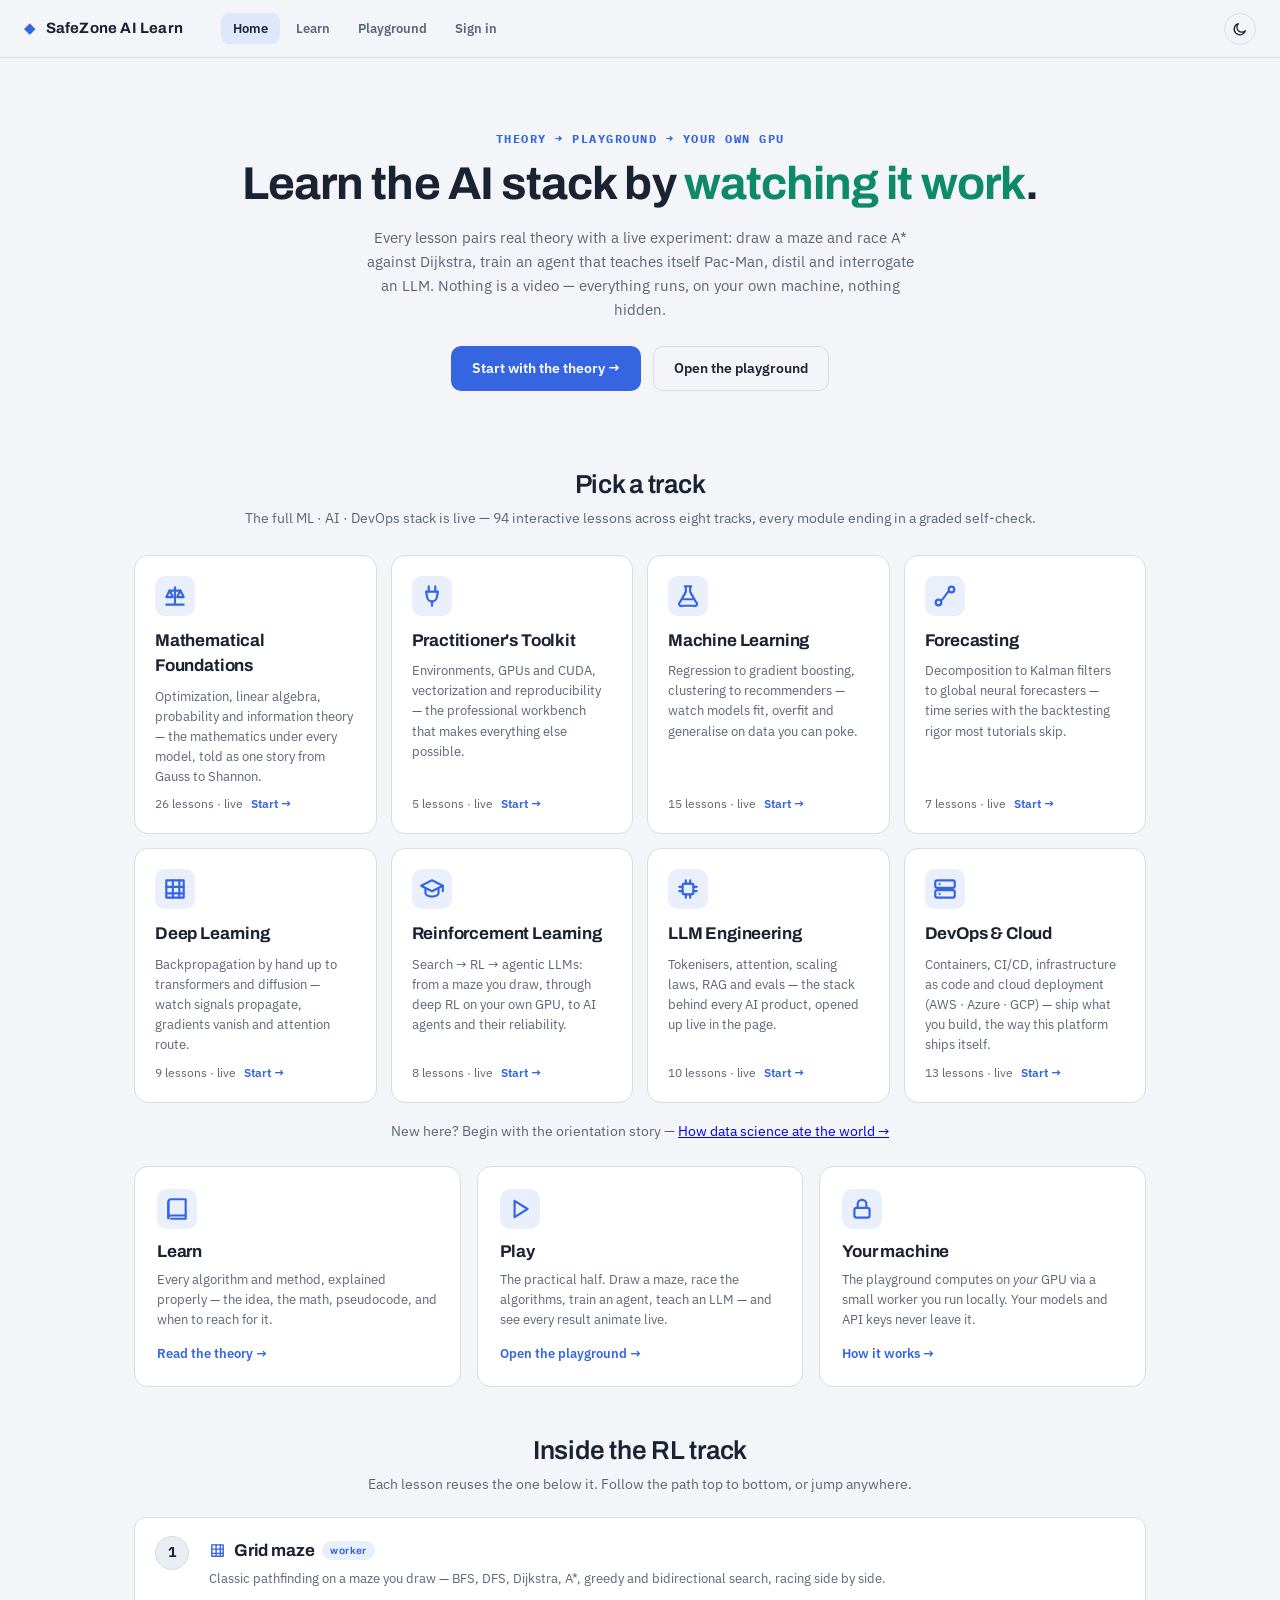
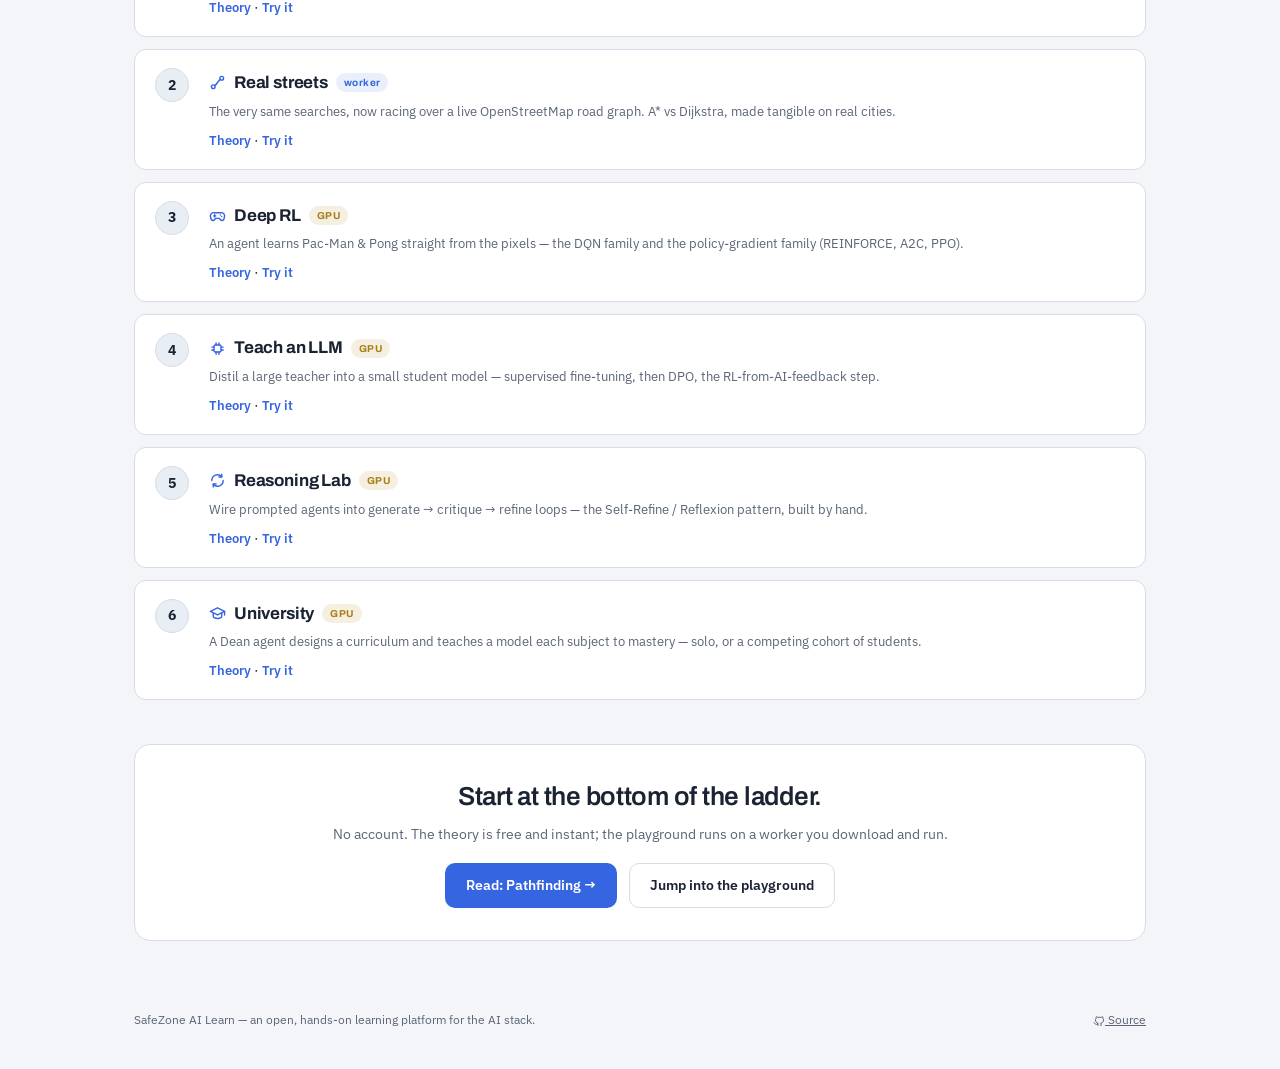
==== commit cb070c34: "Sync runnable skeleton from private source (c246f6a)" ====
--- a/rl_learning/server/static/index.html
+++ b/rl_learning/server/static/index.html
@@ -4,7 +4,7 @@
   <meta charset="UTF-8" />
   <meta name="viewport" content="width=device-width, initial-scale=1.0" />
   <title>SafeZone AI Learn — watch algorithms work, from pathfinding to agentic LLMs</title>
-  <meta name="description" content="A hands-on learning platform for the AI stack. Start with the Reinforcement Learning track — pathfinding (BFS, A*), deep RL (DQN, PPO), agentic LLMs (SFT, DPO, reasoning loops) — read the theory, then watch it run on your own GPU. ML, LLM engineering and DevOps tracks are on the way." />
+  <meta name="description" content="A hands-on learning platform for the full AI stack — 94 interactive lessons across nine tracks: mathematical foundations, machine learning, deep learning, reinforcement learning, LLM engineering, forecasting and DevOps. Read the theory, watch it run, then train on your own GPU." />
   <meta property="og:title" content="SafeZone AI Learn" />
   <meta property="og:description" content="Learn the AI stack by watching it work. Theory plus a live playground that runs on your own machine." />
   <meta property="og:type" content="website" />
@@ -32,6 +32,7 @@
       <a href="/" class="active">Home</a>
       <a href="/learn">Learn</a>
       <a href="/play">Playground</a>
+      <a href="/login">Sign in</a>
     </nav>
     <div class="topbar-tools">
       <button class="theme-toggle ghost" data-theme-toggle aria-label="Switch between light and dark theme" title="Switch theme">
@@ -60,37 +61,59 @@
     <!-- Track catalog -->
     <section class="track-catalog">
       <h2 class="section-h">Pick a track</h2>
-      <p class="section-sub">One platform, growing toward the full ML · AI · DevOps stack. The first track is live.</p>
+      <p class="section-sub">The full ML · AI · DevOps stack is live — 94 interactive lessons across eight tracks, every module ending in a graded self-check.</p>
 
       <div class="tracks">
-        <a class="track-card" href="/learn">
+        <a class="track-card" href="/learn#foundations">
+          <span class="track-ic"><svg class="ic ic-lg"><use href="#i-scale"></use></svg></span>
+          <h3>Mathematical Foundations</h3>
+          <p>Optimization, linear algebra, probability and information theory — the mathematics under every model, told as one story from Gauss to Shannon.</p>
+          <span class="track-meta"><span>26 lessons · live</span><span class="go">Start →</span></span>
+        </a>
+        <a class="track-card" href="/learn#toolkit">
+          <span class="track-ic"><svg class="ic ic-lg"><use href="#i-plug"></use></svg></span>
+          <h3>Practitioner's Toolkit</h3>
+          <p>Environments, GPUs and CUDA, vectorization and reproducibility — the professional workbench that makes everything else possible.</p>
+          <span class="track-meta"><span>5 lessons · live</span><span class="go">Start →</span></span>
+        </a>
+        <a class="track-card" href="/learn#ml">
+          <span class="track-ic"><svg class="ic ic-lg"><use href="#i-flask"></use></svg></span>
+          <h3>Machine Learning</h3>
+          <p>Regression to gradient boosting, clustering to recommenders — watch models fit, overfit and generalise on data you can poke.</p>
+          <span class="track-meta"><span>15 lessons · live</span><span class="go">Start →</span></span>
+        </a>
+        <a class="track-card" href="/learn#forecasting">
+          <span class="track-ic"><svg class="ic ic-lg"><use href="#i-route"></use></svg></span>
+          <h3>Forecasting</h3>
+          <p>Decomposition to Kalman filters to global neural forecasters — time series with the backtesting rigor most tutorials skip.</p>
+          <span class="track-meta"><span>7 lessons · live</span><span class="go">Start →</span></span>
+        </a>
+        <a class="track-card" href="/learn#dl">
+          <span class="track-ic"><svg class="ic ic-lg"><use href="#i-grid"></use></svg></span>
+          <h3>Deep Learning</h3>
+          <p>Backpropagation by hand up to transformers and diffusion — watch signals propagate, gradients vanish and attention route.</p>
+          <span class="track-meta"><span>9 lessons · live</span><span class="go">Start →</span></span>
+        </a>
+        <a class="track-card" href="/learn#rl">
           <span class="track-ic"><svg class="ic ic-lg"><use href="#i-cap"></use></svg></span>
           <h3>Reinforcement Learning</h3>
-          <p>Search → RL → agentic LLMs: six lessons that each reuse the one below, from a maze you draw to a Dean that teaches a model to mastery.</p>
-          <span class="track-meta"><span>6 lessons · live</span><span class="go">Start →</span></span>
-        </a>
-        <div class="track-card soon">
-          <span class="badge-soon">in development</span>
-          <span class="track-ic"><svg class="ic ic-lg"><use href="#i-flask"></use></svg></span>
-          <h3>ML Fundamentals</h3>
-          <p>Regression to gradient boosting — watch models fit, overfit and generalise on data you can poke.</p>
-          <span class="track-meta"><span>coming</span></span>
-        </div>
-        <div class="track-card soon">
-          <span class="badge-soon">in development</span>
+          <p>Search → RL → agentic LLMs: from a maze you draw, through deep RL on your own GPU, to AI agents and their reliability.</p>
+          <span class="track-meta"><span>8 lessons · live</span><span class="go">Start →</span></span>
+        </a>
+        <a class="track-card" href="/learn#llm">
           <span class="track-ic"><svg class="ic ic-lg"><use href="#i-chip"></use></svg></span>
           <h3>LLM Engineering</h3>
-          <p>Tokenisers, attention, RAG and evals — the stack behind every AI product, opened up live.</p>
-          <span class="track-meta"><span>coming</span></span>
-        </div>
-        <div class="track-card soon">
-          <span class="badge-soon">in development</span>
+          <p>Tokenisers, attention, scaling laws, RAG and evals — the stack behind every AI product, opened up live in the page.</p>
+          <span class="track-meta"><span>10 lessons · live</span><span class="go">Start →</span></span>
+        </a>
+        <a class="track-card" href="/learn#devops">
           <span class="track-ic"><svg class="ic ic-lg"><use href="#i-server"></use></svg></span>
-          <h3>DevOps</h3>
+          <h3>DevOps &amp; Cloud</h3>
           <p>Containers, CI/CD, infrastructure as code and cloud deployment (AWS · Azure · GCP) — ship what you build, the way this platform ships itself.</p>
-          <span class="track-meta"><span>coming</span></span>
-        </div>
-      </div>
+          <span class="track-meta"><span>13 lessons · live</span><span class="go">Start →</span></span>
+        </a>
+      </div>
+      <p class="section-sub" style="margin-top:18px">New here? Begin with the orientation story — <a href="/learn/why-data-science">How data science ate the world →</a></p>
     </section>
 
     <!-- The three parts -->
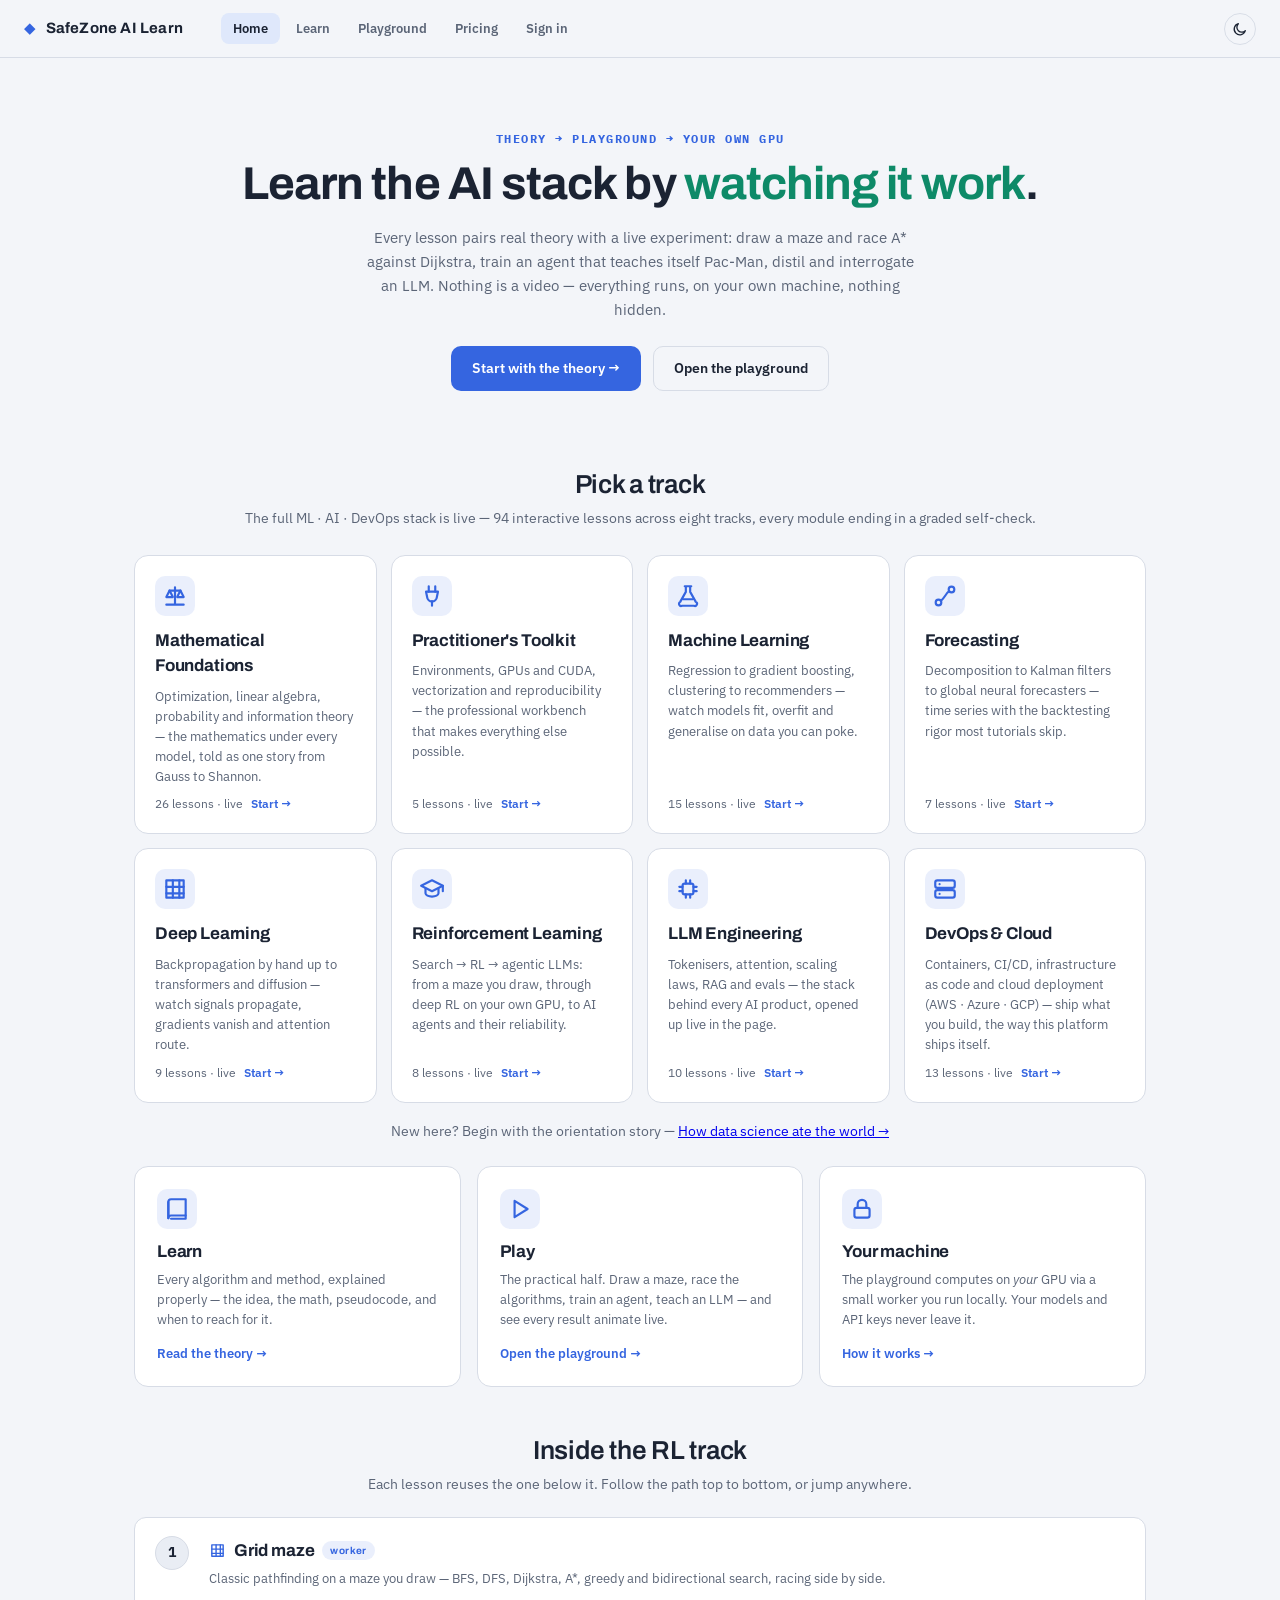
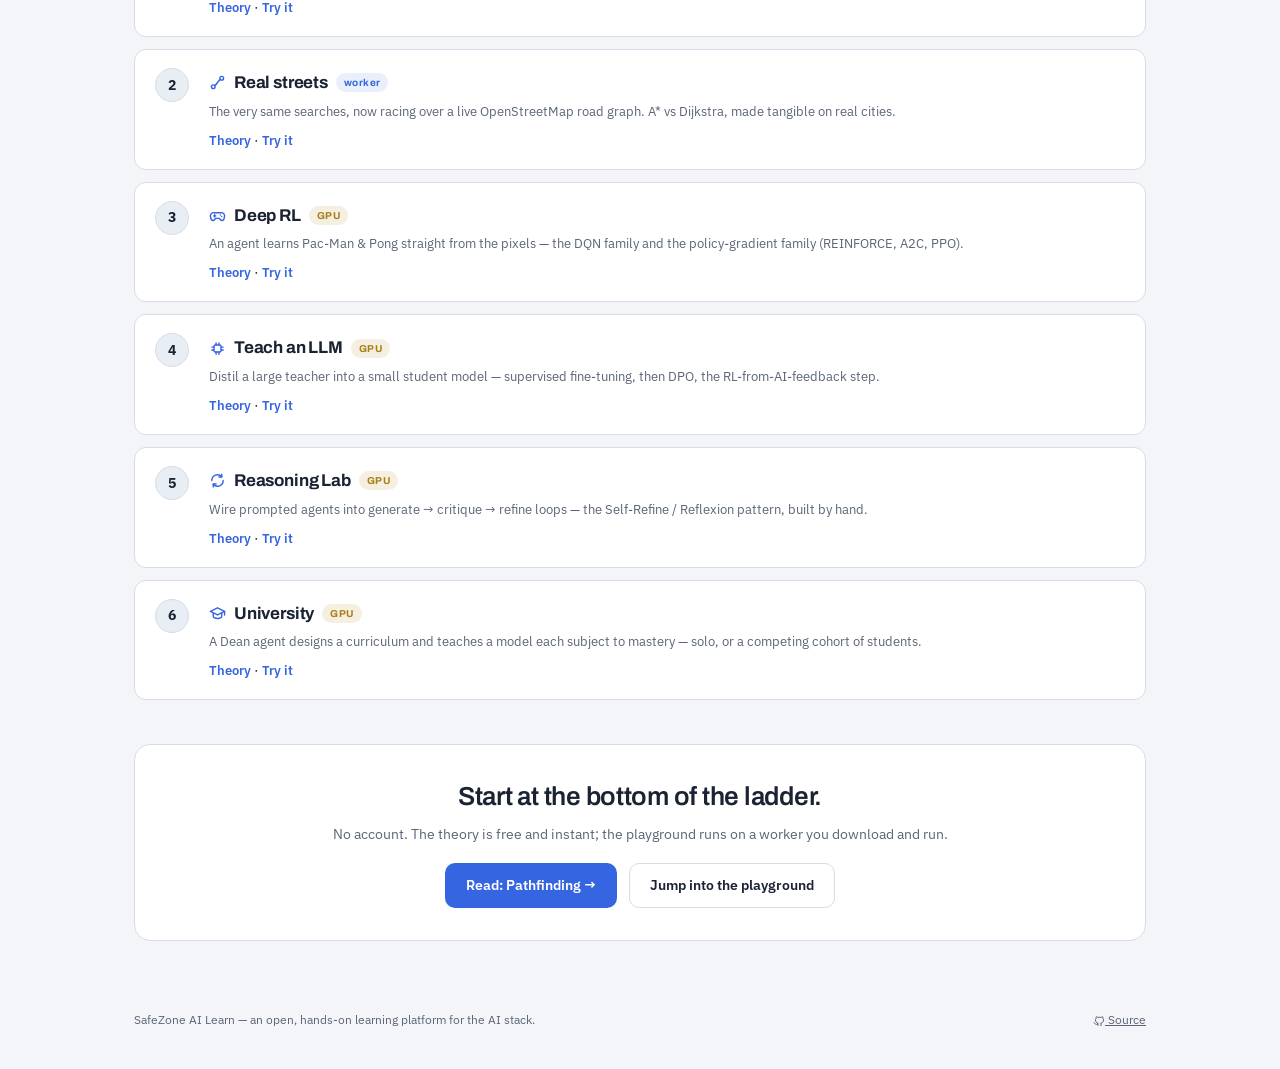
==== commit 8250c364: "Sync runnable skeleton from private source (bba5ecc)" ====
--- a/rl_learning/server/static/index.html
+++ b/rl_learning/server/static/index.html
@@ -32,6 +32,7 @@
       <a href="/" class="active">Home</a>
       <a href="/learn">Learn</a>
       <a href="/play">Playground</a>
+      <a href="/pricing">Pricing</a>
       <a href="/login">Sign in</a>
     </nav>
     <div class="topbar-tools">
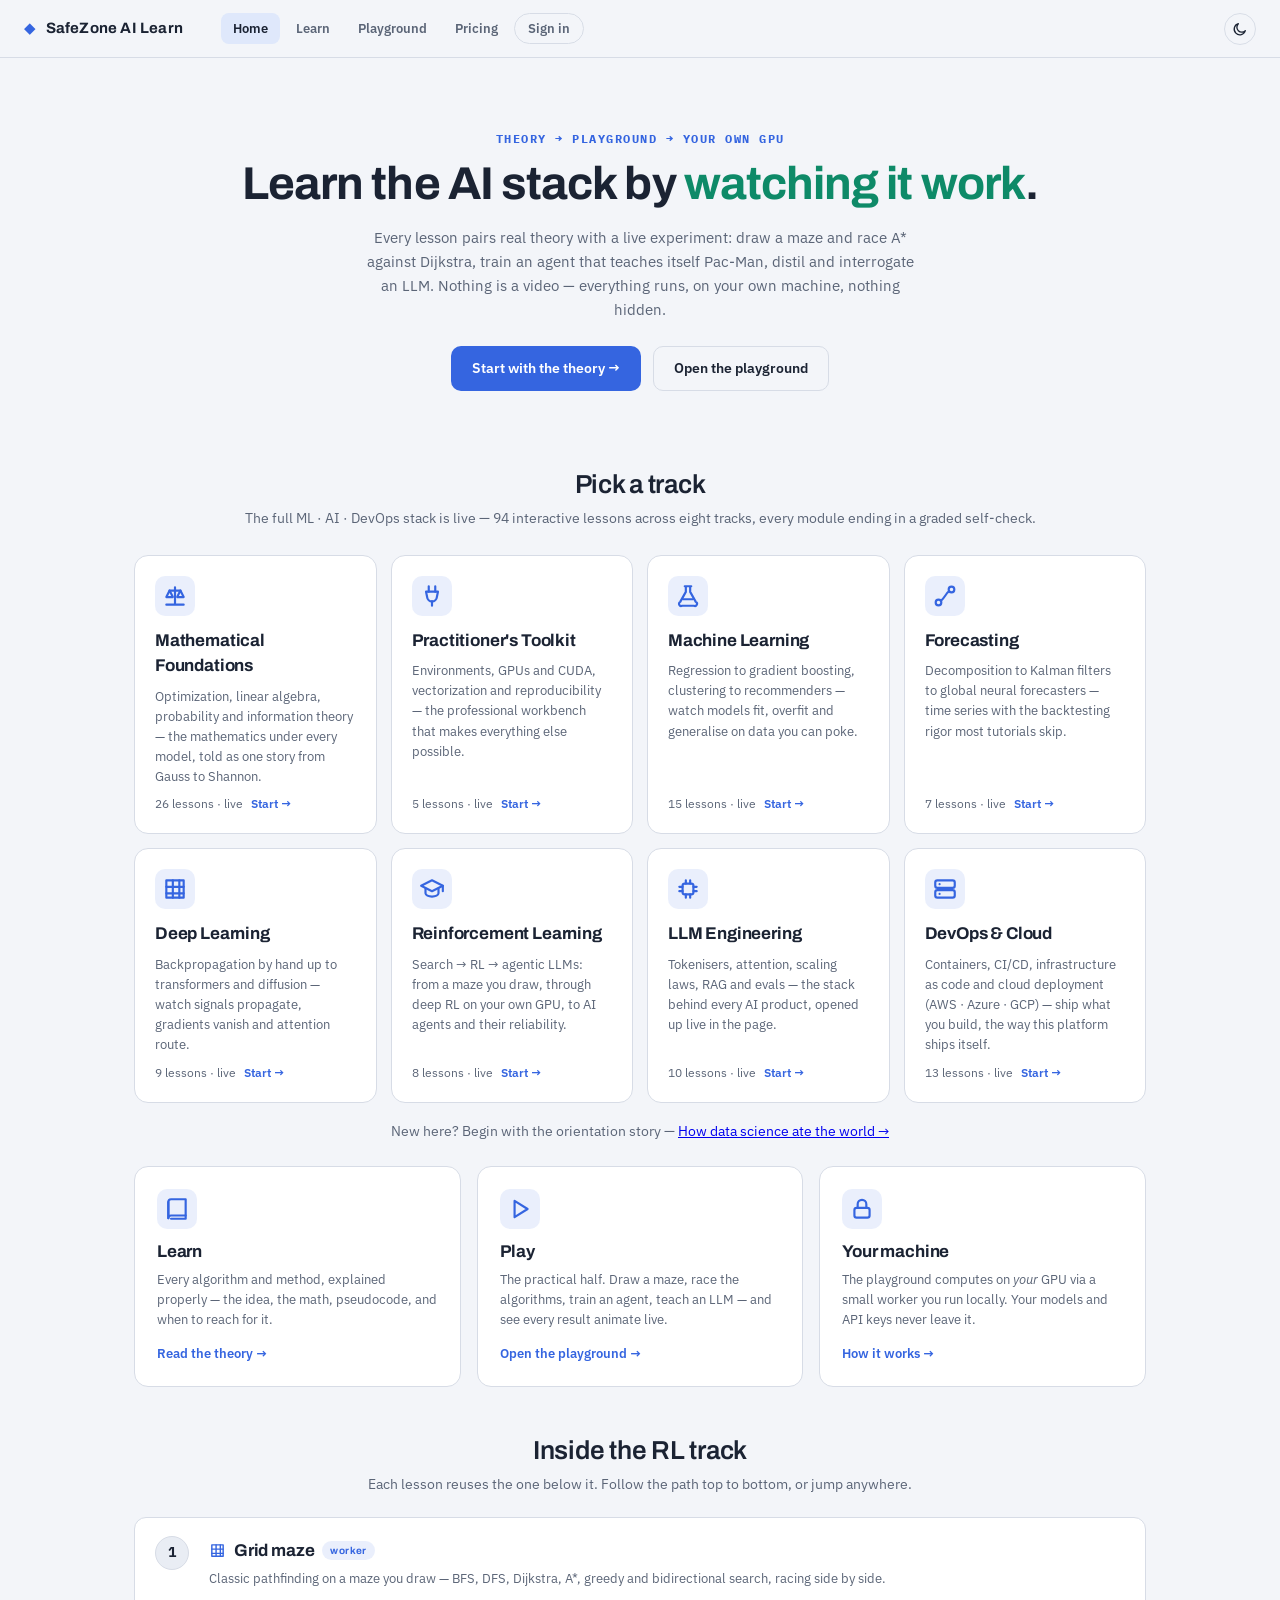
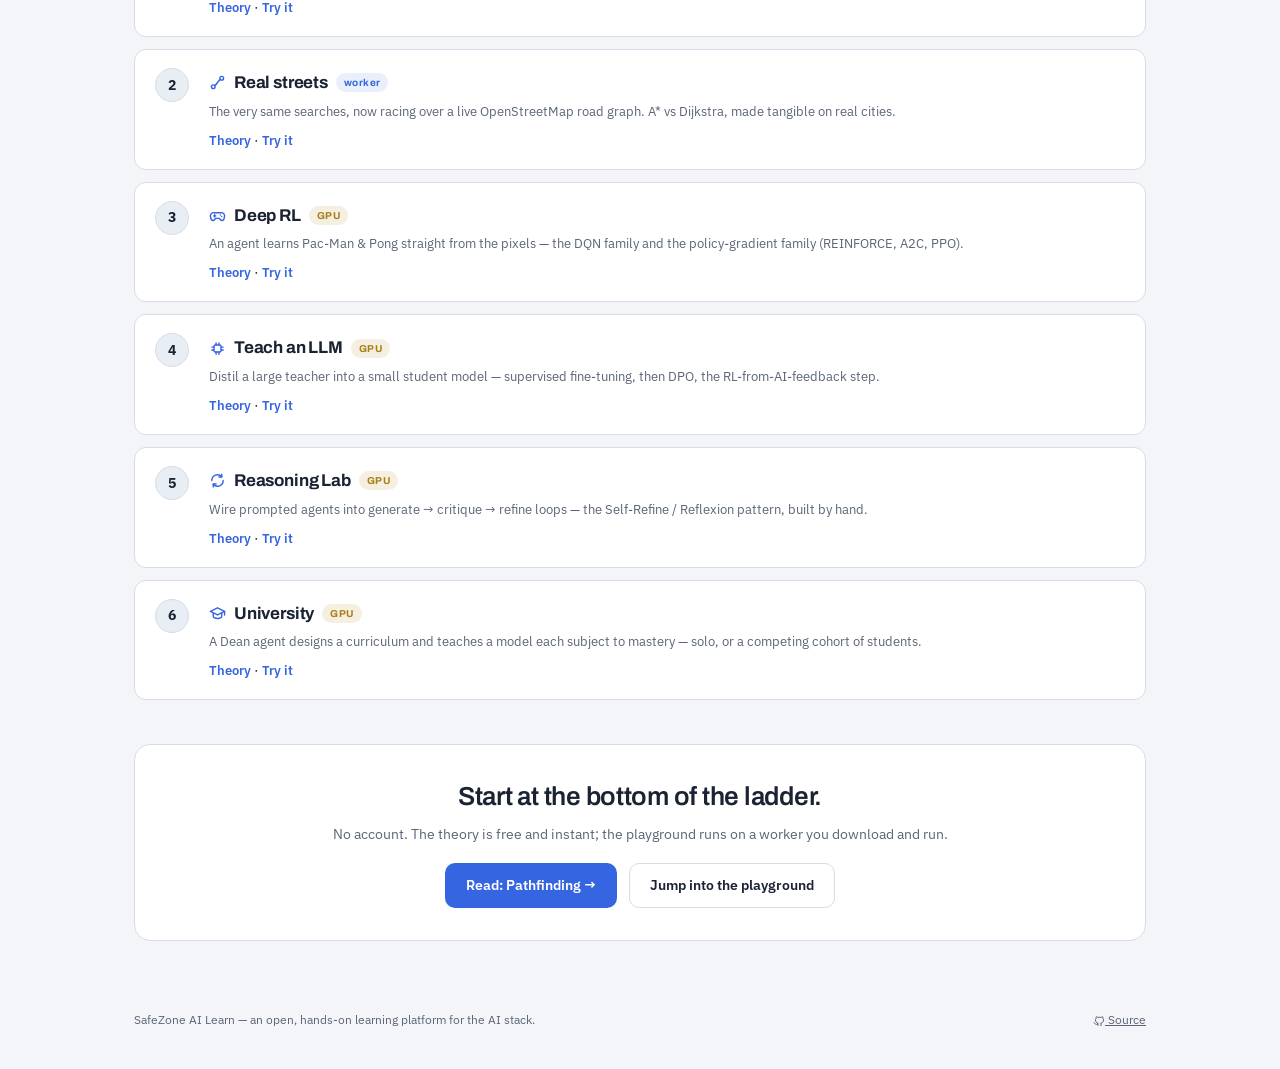
==== commit f57b5ab6: "Sync runnable skeleton from private source (7deef02)" ====
--- a/rl_learning/server/static/index.html
+++ b/rl_learning/server/static/index.html
@@ -33,7 +33,7 @@
       <a href="/learn">Learn</a>
       <a href="/play">Playground</a>
       <a href="/pricing">Pricing</a>
-      <a href="/login">Sign in</a>
+      <a href="/login" class="acct" data-account>Sign in</a>
     </nav>
     <div class="topbar-tools">
       <button class="theme-toggle ghost" data-theme-toggle aria-label="Switch between light and dark theme" title="Switch theme">
@@ -211,5 +211,22 @@
     <span>SafeZone AI Learn — an open, hands-on learning platform for the AI stack.</span>
     <span><a href="https://github.com/rolgvr/rl-playground" target="_blank" rel="noopener"><svg class="ic"><use href="#i-github"></use></svg> Source</a></span>
   </footer>
+
+  <script>
+    // Account chip — static-page mirror of paintChip() in the site's auth.js
+    // (this page is outside the Astro bundle, so it reads the session itself).
+    (function () {
+      try {
+        var s = JSON.parse(localStorage.getItem("szl-auth"));
+        var chip = document.querySelector("[data-account]");
+        if (chip && s && s.email) {
+          chip.textContent = s.email;
+          chip.href = "/account";
+          chip.title = "Your account";
+          chip.classList.add("signed-in");
+        }
+      } catch (e) { /* signed out — the static "Sign in" stands */ }
+    })();
+  </script>
 </body>
 </html>
--- a/rl_learning/server/static/style.css
+++ b/rl_learning/server/static/style.css
@@ -1069,6 +1069,13 @@
 .topnav a:hover { color: var(--ink); background: var(--panel-2); }
 .topnav a.active { color: var(--ink); background: var(--active-bg); }
 
+/* Account chip — same treatment as the Learn pages (learn.css). */
+.topnav a.acct { border: 1px solid var(--border); border-radius: 999px;
+  padding: 5px 13px; }
+.topnav a.acct.signed-in { font-family: var(--font-mono); font-size: var(--fs-xs);
+  color: var(--accent); border-color: var(--accent);
+  max-width: 180px; overflow: hidden; text-overflow: ellipsis; white-space: nowrap; }
+
 /* Static content pages scroll normally (the playground is the app grid). */
 body.page { display: block; }
 .page-main { max-width: 1060px; margin: 0 auto; padding: 24px 24px 40px; }
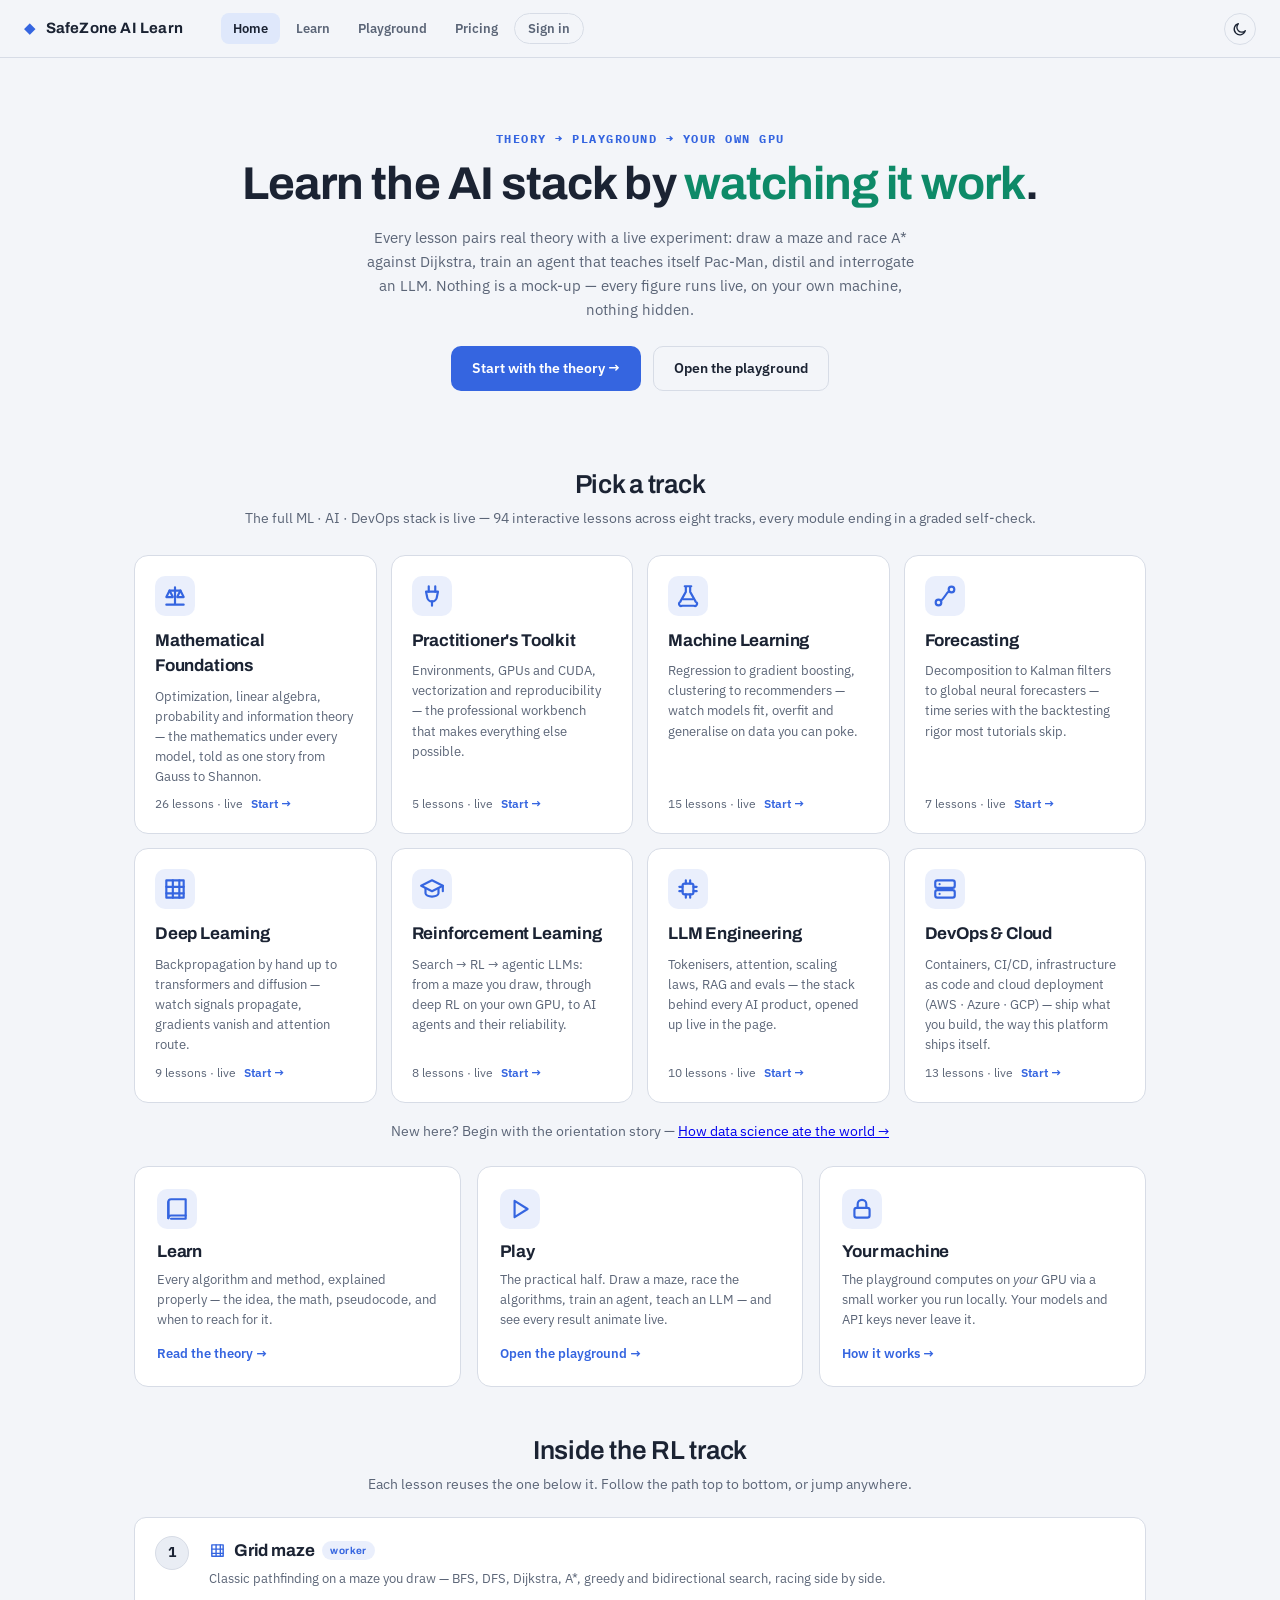
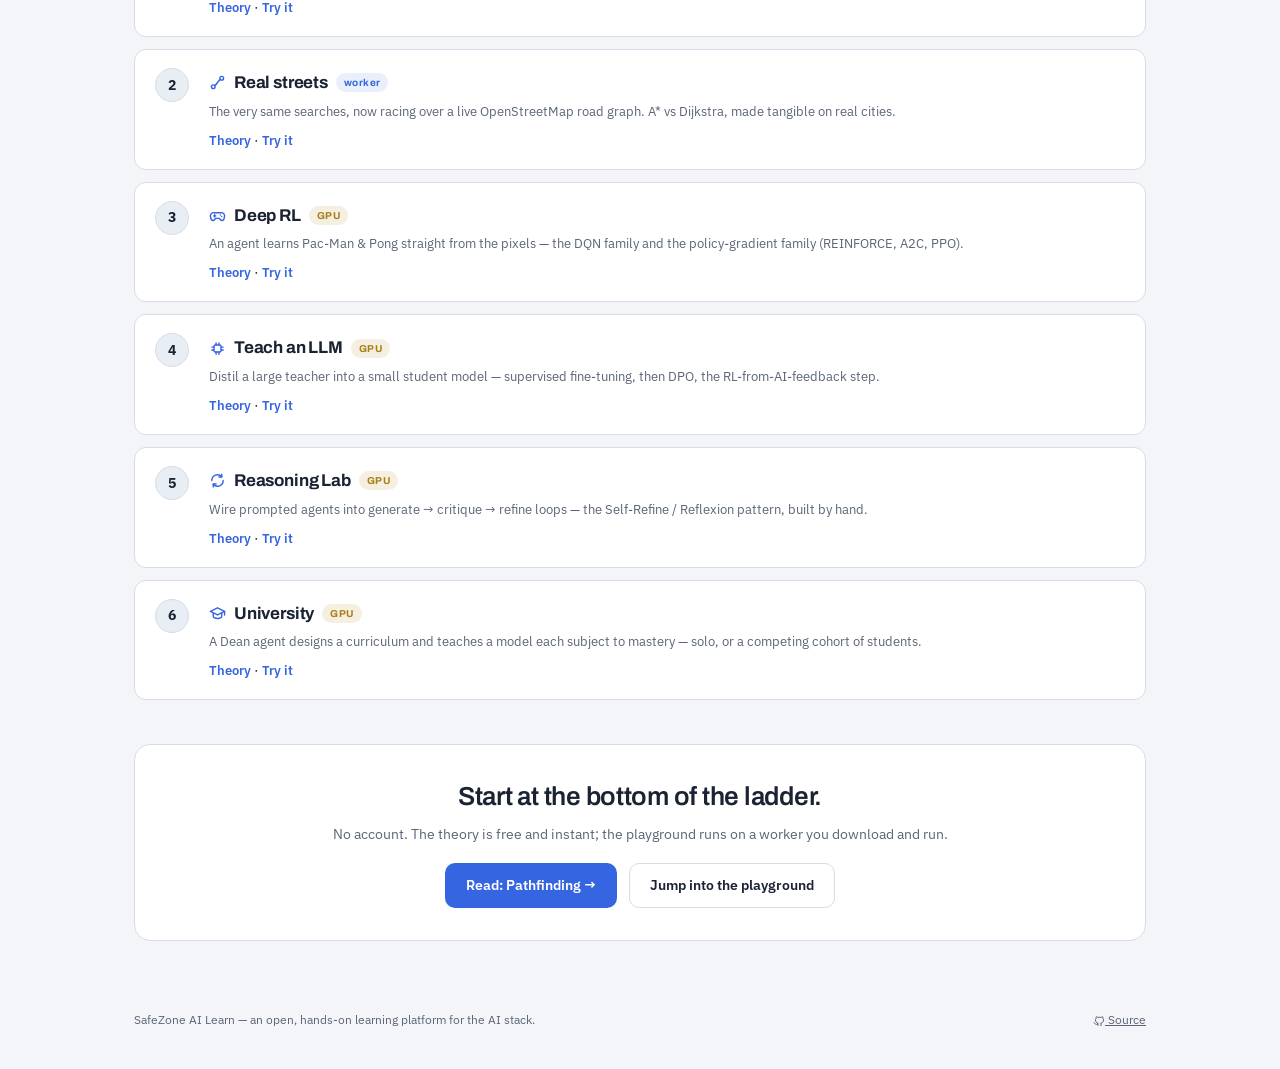
==== commit c4914a87: "Sync runnable skeleton from private source (ac59308)" ====
--- a/rl_learning/server/static/index.html
+++ b/rl_learning/server/static/index.html
@@ -28,6 +28,7 @@
       <span class="brand-mark">◆</span>
       <span class="brand-name">SafeZone AI Learn</span>
     </a>
+    <button class="nav-toggle" data-nav-toggle aria-label="Menu">&#9776;</button>
     <nav class="topnav">
       <a href="/" class="active">Home</a>
       <a href="/learn">Learn</a>
@@ -51,7 +52,7 @@
       <p class="hero-lede">
         Every lesson pairs real theory with a live experiment: draw a maze and race A* against
         Dijkstra, train an agent that teaches itself Pac-Man, distil and interrogate an LLM.
-        Nothing is a video — everything runs, on your own machine, nothing hidden.
+        Nothing is a mock-up — every figure runs live, on your own machine, nothing hidden.
       </p>
       <div class="hero-cta">
         <a href="/learn" class="btn btn-primary">Start with the theory →</a>
--- a/rl_learning/server/static/style.css
+++ b/rl_learning/server/static/style.css
@@ -1249,3 +1249,23 @@
   .modal-box { width: 96vw; }
   #drawflow { height: 380px; }
 }
+
+/* ------------------------- mobile topbar (hamburger) ---------------------- */
+
+.nav-toggle { display: none; background: none; border: 1px solid var(--border);
+  border-radius: 8px; color: var(--ink); padding: 4px 11px; font-size: 19px;
+  line-height: 1.4; cursor: pointer; }
+
+@media (max-width: 760px) {
+  .topbar { flex-wrap: nowrap; gap: 10px; }
+  .brand-name { white-space: nowrap; font-size: var(--fs-md); }
+  .nav-toggle { display: inline-flex; margin-left: auto; }
+  .topnav { display: none; margin-right: 0; margin-left: 0; }
+  .topbar.nav-open .topnav { display: flex; flex-direction: column;
+    align-items: stretch; gap: 2px;
+    position: absolute; top: 100%; left: 0; right: 0; z-index: 49;
+    background: var(--panel); border-bottom: 1px solid var(--border);
+    padding: 10px 16px 14px; box-shadow: 0 18px 36px rgba(0,0,0,.45); }
+  .topbar.nav-open .topnav a { padding: 10px 12px; }
+  .topnav a.acct { align-self: flex-start; margin-top: 6px; }
+}
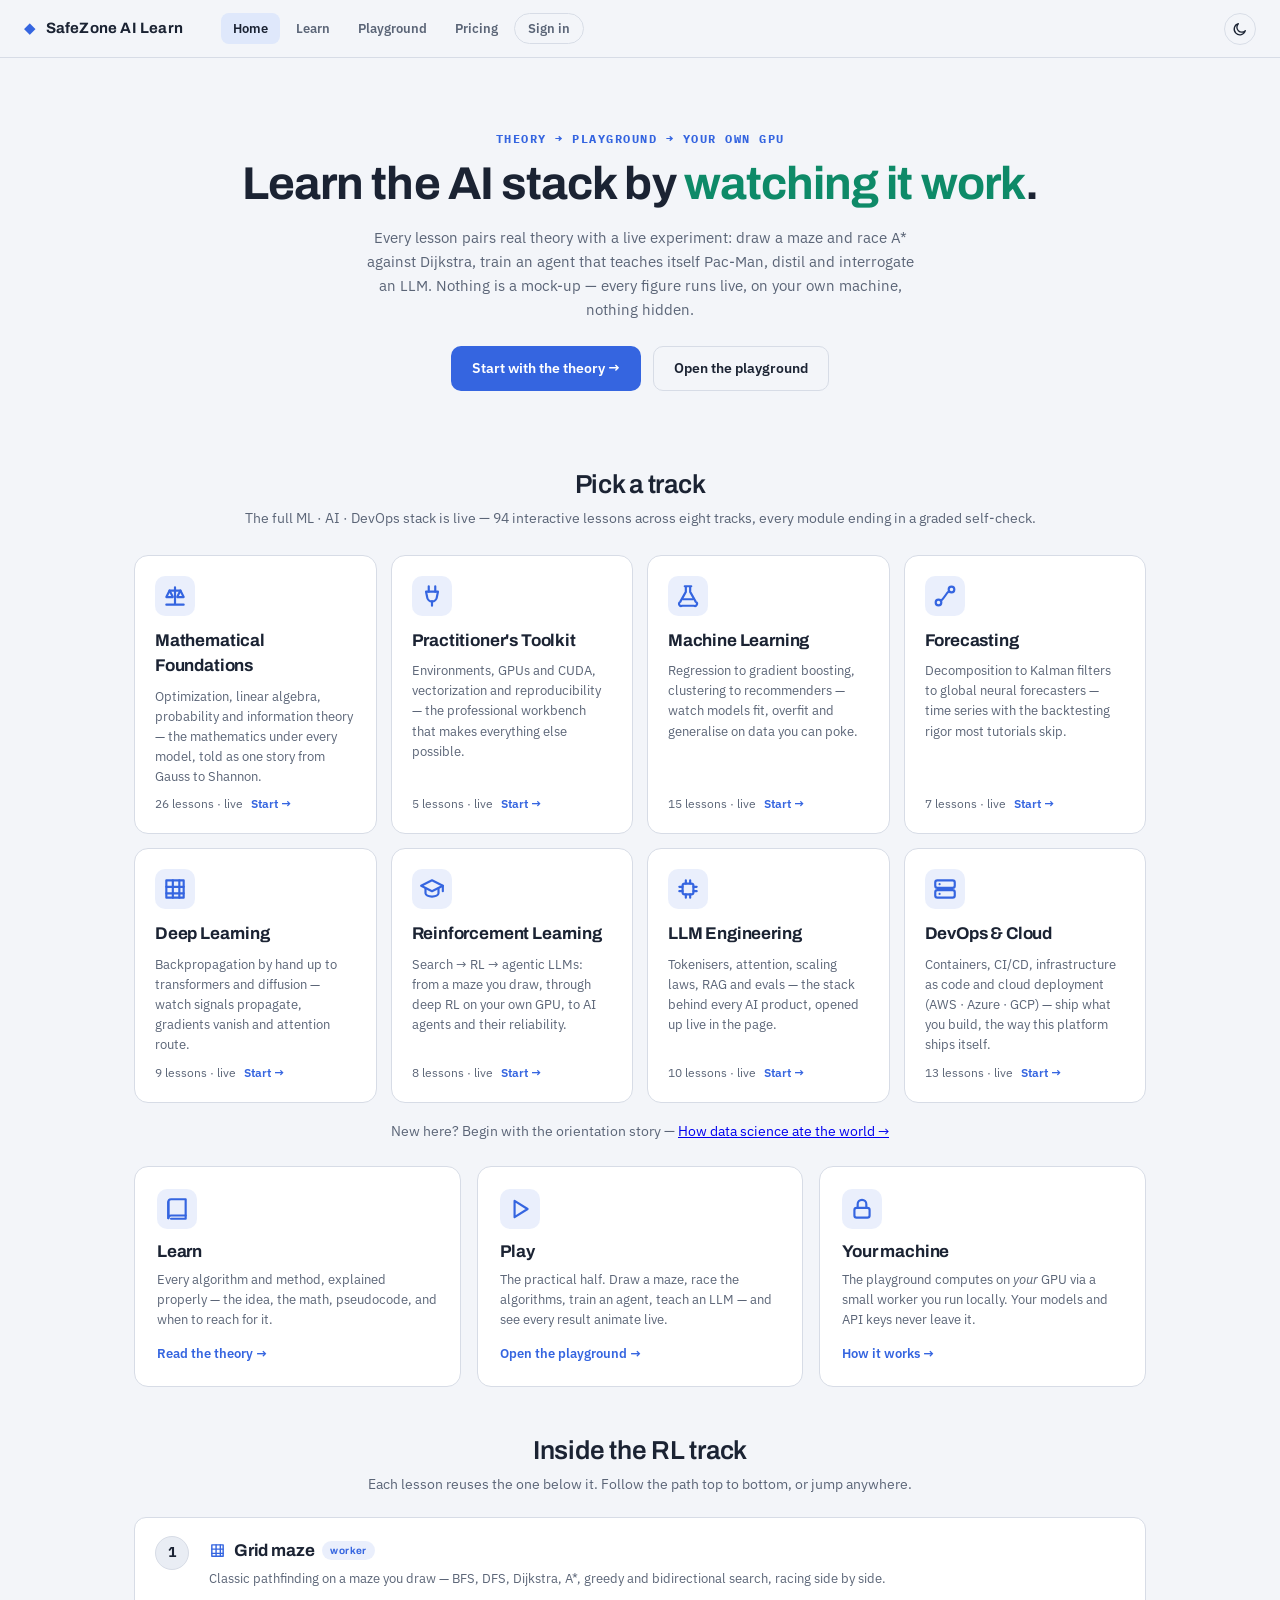
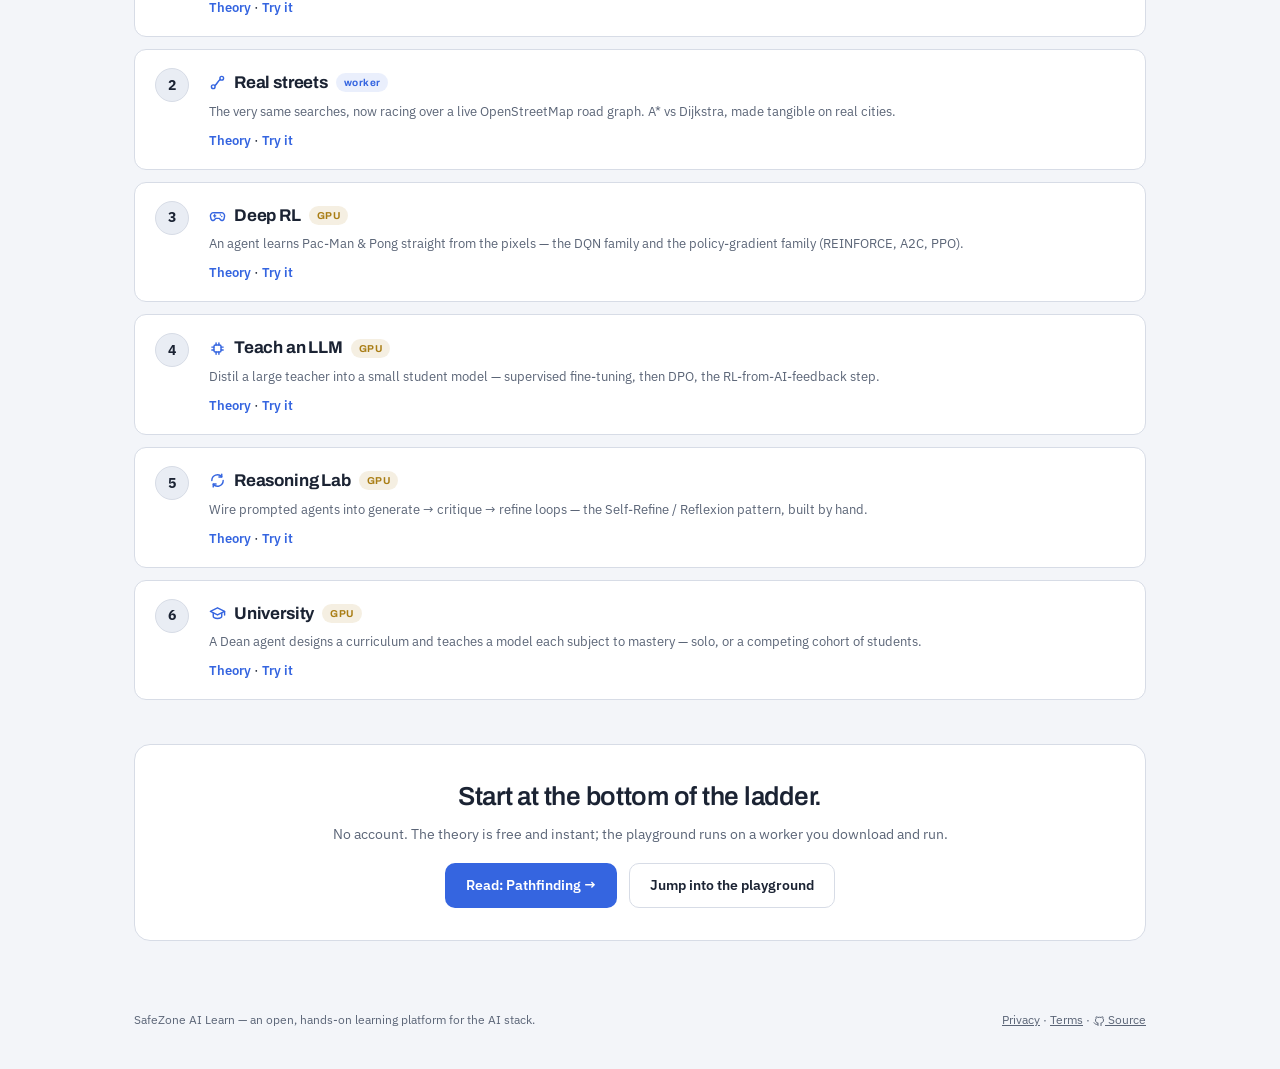
==== commit c169849a: "Sync runnable skeleton from private source (42eac03)" ====
--- a/rl_learning/server/static/index.html
+++ b/rl_learning/server/static/index.html
@@ -210,7 +210,7 @@
 
   <footer class="page-foot">
     <span>SafeZone AI Learn — an open, hands-on learning platform for the AI stack.</span>
-    <span><a href="https://github.com/rolgvr/rl-playground" target="_blank" rel="noopener"><svg class="ic"><use href="#i-github"></use></svg> Source</a></span>
+    <span><a href="/privacy">Privacy</a> · <a href="/terms">Terms</a> · <a href="https://github.com/rolgvr/rl-playground" target="_blank" rel="noopener"><svg class="ic"><use href="#i-github"></use></svg> Source</a></span>
   </footer>
 
   <script>
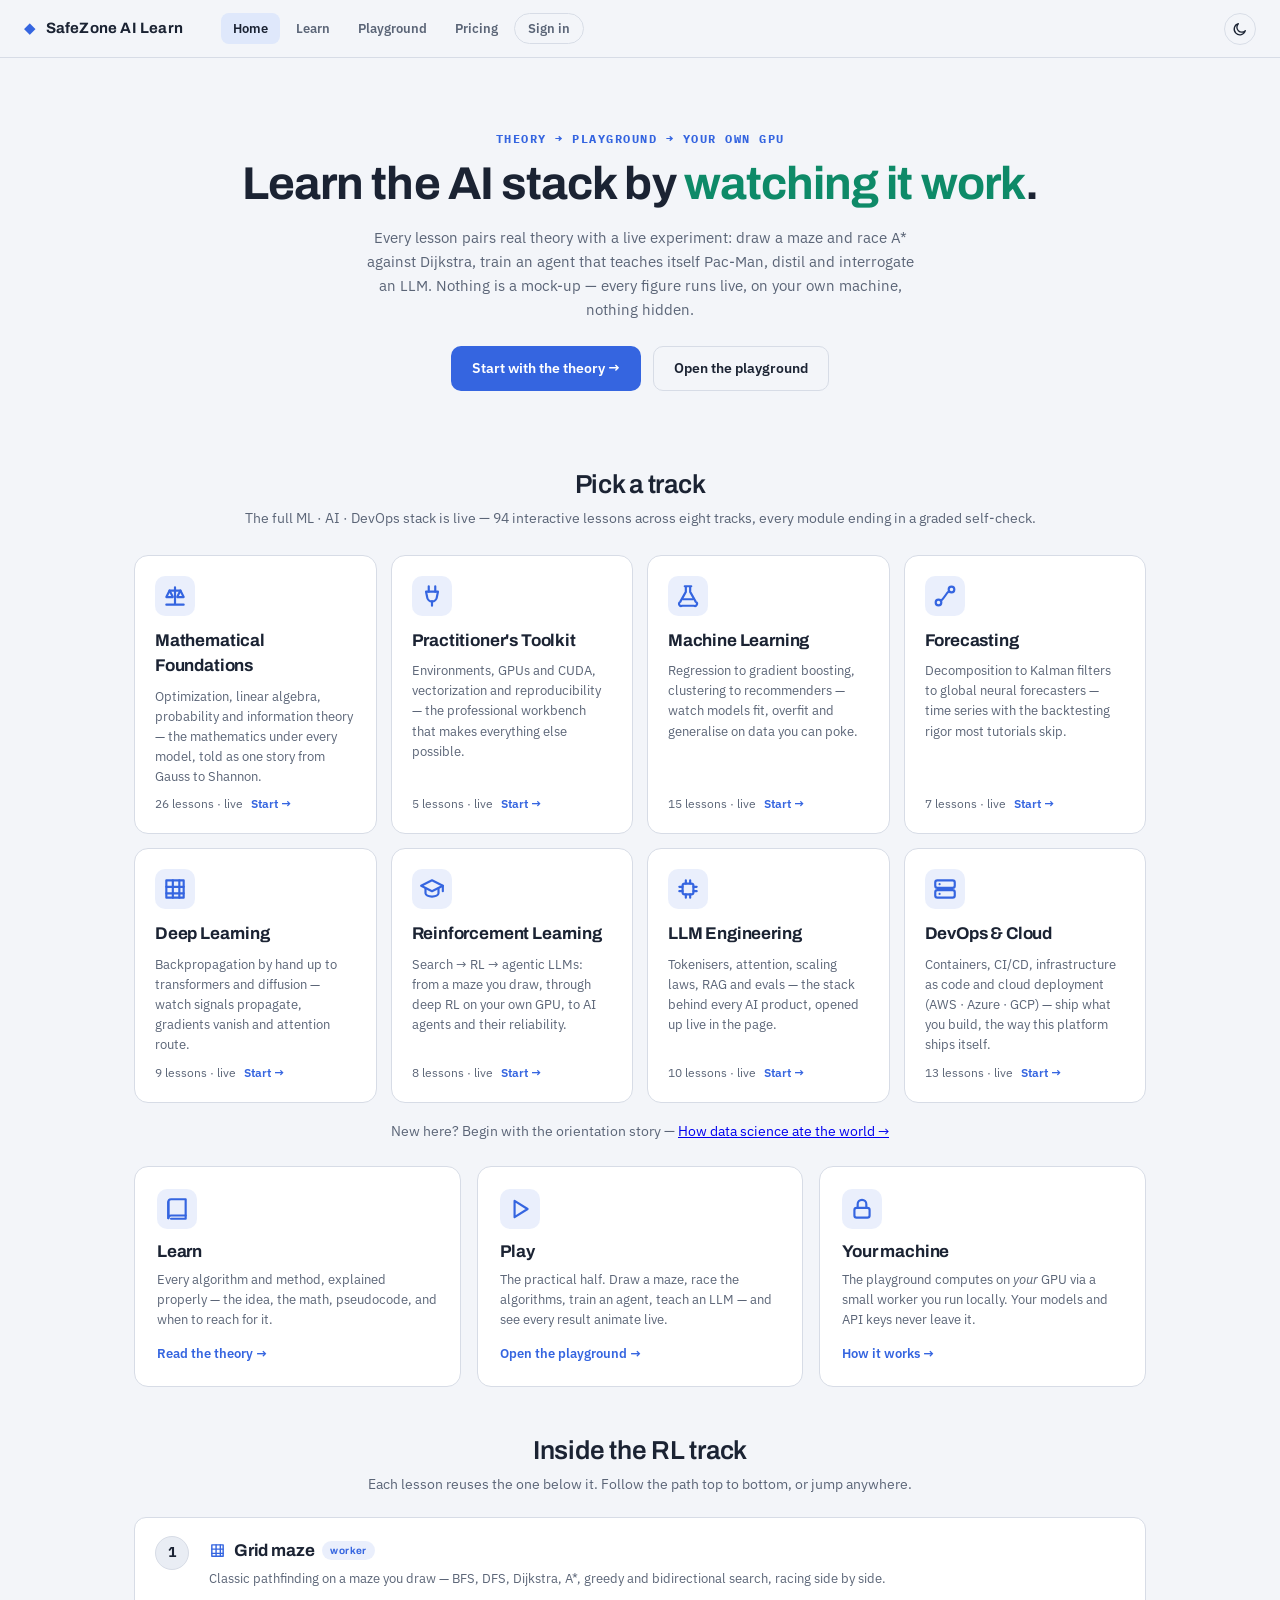
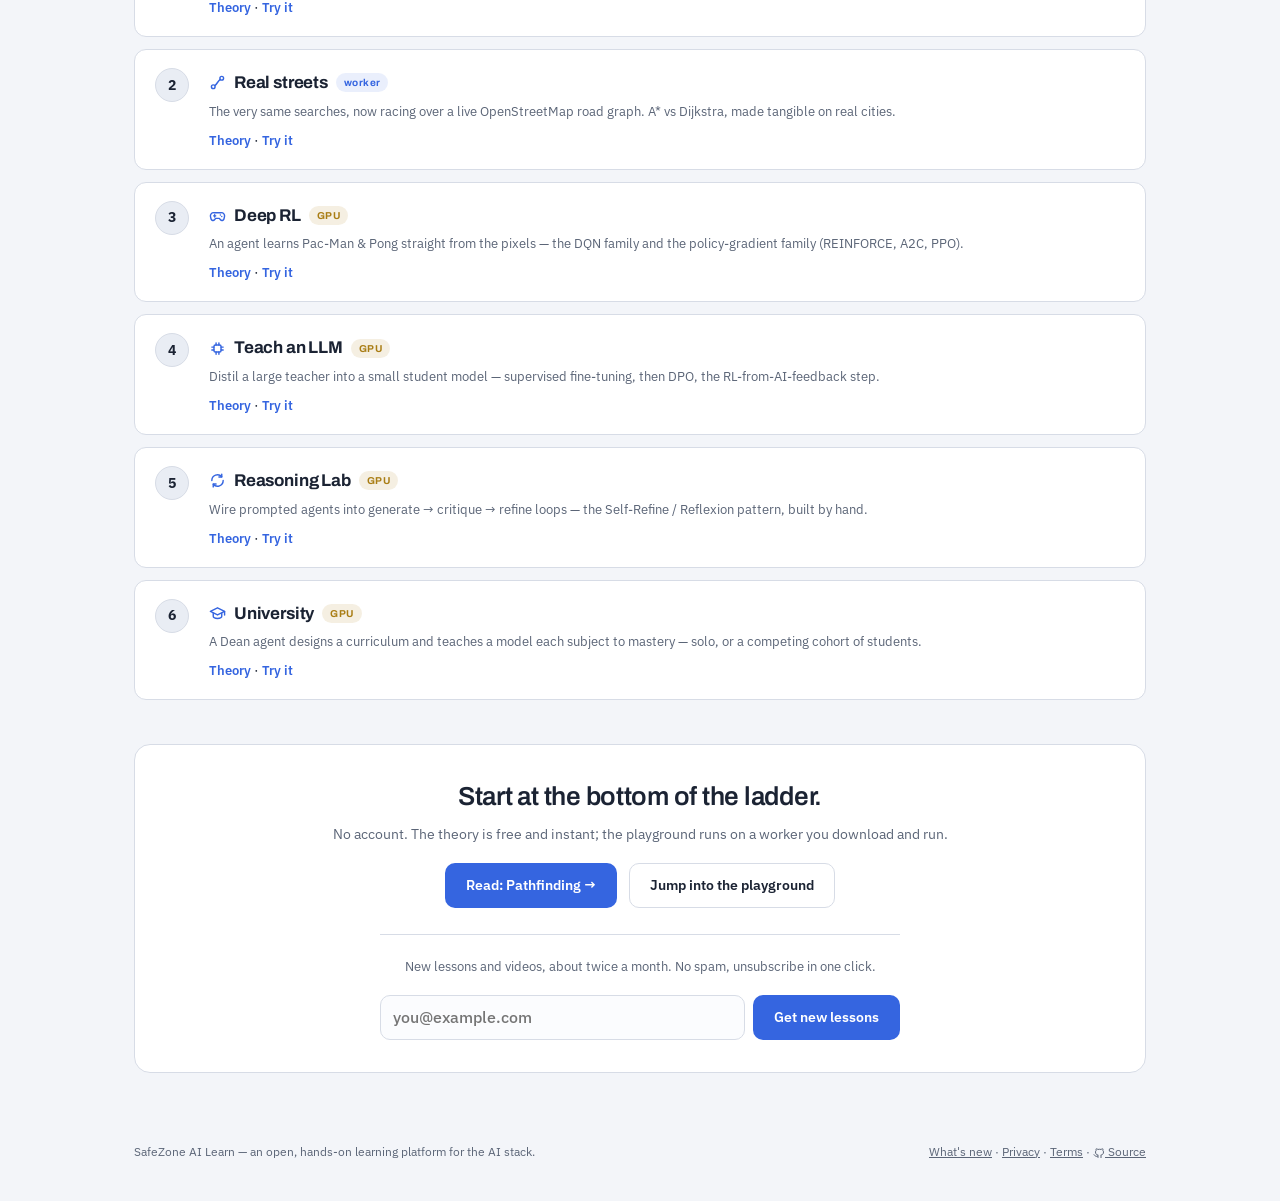
==== commit fd4ebbed: "Sync runnable skeleton from private source (f241dad)" ====
--- a/rl_learning/server/static/index.html
+++ b/rl_learning/server/static/index.html
@@ -9,6 +9,10 @@
   <meta property="og:description" content="Learn the AI stack by watching it work. Theory plus a live playground that runs on your own machine." />
   <meta property="og:type" content="website" />
   <meta property="og:url" content="https://rl.safezoneaitech.com/" />
+  <meta property="og:site_name" content="SafeZone AI Learn" />
+  <meta property="og:image" content="https://rl.safezoneaitech.com/og-default.png" />
+  <meta name="twitter:card" content="summary_large_image" />
+  <link rel="canonical" href="https://rl.safezoneaitech.com/" />
   <link rel="icon" href="data:image/svg+xml,%3Csvg xmlns='http://www.w3.org/2000/svg' viewBox='0 0 24 24'%3E%3Cpath fill='%235b8cff' d='M12 2 22 12 12 22 2 12z'/%3E%3C/svg%3E" />
   <link rel="preconnect" href="https://fonts.googleapis.com" />
   <link rel="preconnect" href="https://fonts.gstatic.com" crossorigin />
@@ -205,13 +209,77 @@
         <a href="/learn/rl/pathfinding" class="btn btn-primary">Read: Pathfinding →</a>
         <a href="/play" class="btn btn-ghost">Jump into the playground</a>
       </div>
+
+      <!-- Newsletter (double opt-in; see terraform/newsletter.tf) -->
+      <div class="nl" data-newsletter>
+        <p class="nl-copy">New lessons and videos, about twice a month. No spam, unsubscribe in one click.</p>
+        <form class="nl-form" data-nl-form data-source="home" novalidate>
+          <label class="sr-only" for="nl-email">Email address</label>
+          <input id="nl-email" type="email" name="email" placeholder="you@example.com" required autocomplete="email" inputmode="email" />
+          <button type="submit" class="btn btn-primary">Get new lessons</button>
+        </form>
+      </div>
     </section>
   </main>
 
   <footer class="page-foot">
     <span>SafeZone AI Learn — an open, hands-on learning platform for the AI stack.</span>
-    <span><a href="/privacy">Privacy</a> · <a href="/terms">Terms</a> · <a href="https://github.com/rolgvr/rl-playground" target="_blank" rel="noopener"><svg class="ic"><use href="#i-github"></use></svg> Source</a></span>
+    <span><a href="/changelog">What's new</a> · <a href="/privacy">Privacy</a> · <a href="/terms">Terms</a> · <a href="https://github.com/rolgvr/rl-playground" target="_blank" rel="noopener"><svg class="ic"><use href="#i-github"></use></svg> Source</a></span>
   </footer>
+
+  <script>
+    // Newsletter — static-page mirror of the site's newsletter.js (this page
+    // is outside the Astro bundle). Posts to the same API the accounts use;
+    // the API origin comes from /auth-config.json, written at deploy time.
+    (function () {
+      var FORM_SEL = "[data-nl-form]";
+      function toast(text, kind) {
+        var t = document.createElement("div");
+        t.className = "szl-toast " + (kind || "");
+        t.setAttribute("role", "status");
+        t.textContent = text;
+        document.body.appendChild(t);
+        requestAnimationFrame(function () { t.classList.add("show"); });
+        setTimeout(function () { t.classList.remove("show"); setTimeout(function () { t.remove(); }, 300); }, 5000);
+      }
+      // After the confirm / unsubscribe hop the API sends people back here.
+      try {
+        var q = new URLSearchParams(location.search);
+        if (q.has("subscribed")) toast(q.get("subscribed") === "1" ? "You're subscribed ✓" : "That confirmation link isn't valid any more.", q.get("subscribed") === "1" ? "good" : "warn");
+        else if (q.has("unsubscribed")) toast(q.get("unsubscribed") === "1" ? "You're unsubscribed." : "That unsubscribe link isn't valid.", q.get("unsubscribed") === "1" ? "" : "warn");
+        if (q.has("subscribed") || q.has("unsubscribed")) history.replaceState(null, "", location.pathname);
+      } catch (e) { /* no URL API — nothing to announce */ }
+
+      var form = document.querySelector(FORM_SEL);
+      if (!form) return;
+      form.addEventListener("submit", function (ev) {
+        ev.preventDefault();
+        var input = form.querySelector("input[type=email]");
+        var email = (input.value || "").trim();
+        if (!email || !input.checkValidity()) { input.focus(); input.reportValidity && input.reportValidity(); return; }
+        form.classList.add("busy");
+        fetch("/auth-config.json").then(function (r) { return r.ok ? r.json() : null; }).catch(function () { return null; })
+          .then(function (cfg) {
+            if (!cfg || !cfg.apiUrl) throw new Error("no api");
+            return fetch(cfg.apiUrl + "/newsletter/subscribe", {
+              method: "POST", headers: { "content-type": "application/json" },
+              body: JSON.stringify({ email: email, source: form.getAttribute("data-source") || "home" }),
+            });
+          })
+          .then(function (r) {
+            if (!r || !r.ok) throw new Error("bad status");
+            var done = document.createElement("p");
+            done.className = "nl-done";
+            done.innerHTML = '<svg class="ic"><use href="#i-check"></use></svg> Check your inbox to confirm.';
+            form.replaceWith(done);
+          })
+          .catch(function () {
+            form.classList.remove("busy");
+            toast("Couldn't sign you up just now — try again in a minute.", "warn");
+          });
+      });
+    })();
+  </script>
 
   <script>
     // Account chip — static-page mirror of paintChip() in the site's auth.js
--- a/rl_learning/server/static/style.css
+++ b/rl_learning/server/static/style.css
@@ -1149,6 +1149,30 @@
 .closing h2 { margin: 0 0 8px; font-size: var(--fs-3xl); }
 .closing p { color: var(--muted); margin: 0 0 18px; }
 
+/* Newsletter sign-up: sits under the closing CTA on the home and Learn pages. */
+.nl { margin: 26px auto 0; padding-top: 22px; border-top: 1px solid var(--border); max-width: 520px; }
+.nl-copy { color: var(--muted); font-size: var(--fs-md); margin: 0 0 12px; }
+.nl-form { display: flex; gap: 8px; justify-content: center; flex-wrap: wrap; margin: 0; }
+.nl-form input { flex: 1 1 220px; min-width: 0; box-sizing: border-box; background: var(--cell);
+  border: 1px solid var(--border); border-radius: 10px; color: var(--ink);
+  font: 500 16px var(--font-body); padding: 10px 12px; }
+.sr-only { position: absolute; width: 1px; height: 1px; padding: 0; margin: -1px; overflow: hidden; clip: rect(0, 0, 0, 0); white-space: nowrap; border: 0; }
+.nl-form input:focus { outline: 2px solid var(--accent); outline-offset: 1px; border-color: var(--accent); }
+.nl-form .btn { white-space: nowrap; }
+.nl-form.busy { opacity: 0.6; pointer-events: none; }
+.nl-done { color: var(--good); font-weight: 600; margin: 0; }
+.nl-done .ic { vertical-align: -3px; }
+
+/* One-line status toast: "You're subscribed" after the confirm-link hop. */
+.szl-toast { position: fixed; left: 50%; bottom: 24px; transform: translateX(-50%) translateY(12px);
+  z-index: 60; max-width: min(92vw, 420px); padding: 11px 16px; border-radius: 12px;
+  background: var(--panel); border: 1px solid var(--border); color: var(--ink);
+  font-size: var(--fs-base); font-weight: 600; box-shadow: 0 10px 30px rgba(0, 0, 0, 0.25);
+  opacity: 0; transition: opacity .25s, transform .25s; pointer-events: none; }
+.szl-toast.show { opacity: 1; transform: translateX(-50%) translateY(0); }
+.szl-toast.good { border-color: var(--good-soft-border); color: var(--good); }
+.szl-toast.warn { border-color: var(--danger-soft-border); color: var(--danger); }
+
 .page-foot { max-width: 1060px; margin: 0 auto; padding: 20px 24px 40px; display: flex; justify-content: space-between; gap: 12px; flex-wrap: wrap; color: var(--muted); font-size: var(--fs-sm); }
 .page-foot a { color: var(--muted); }
 
